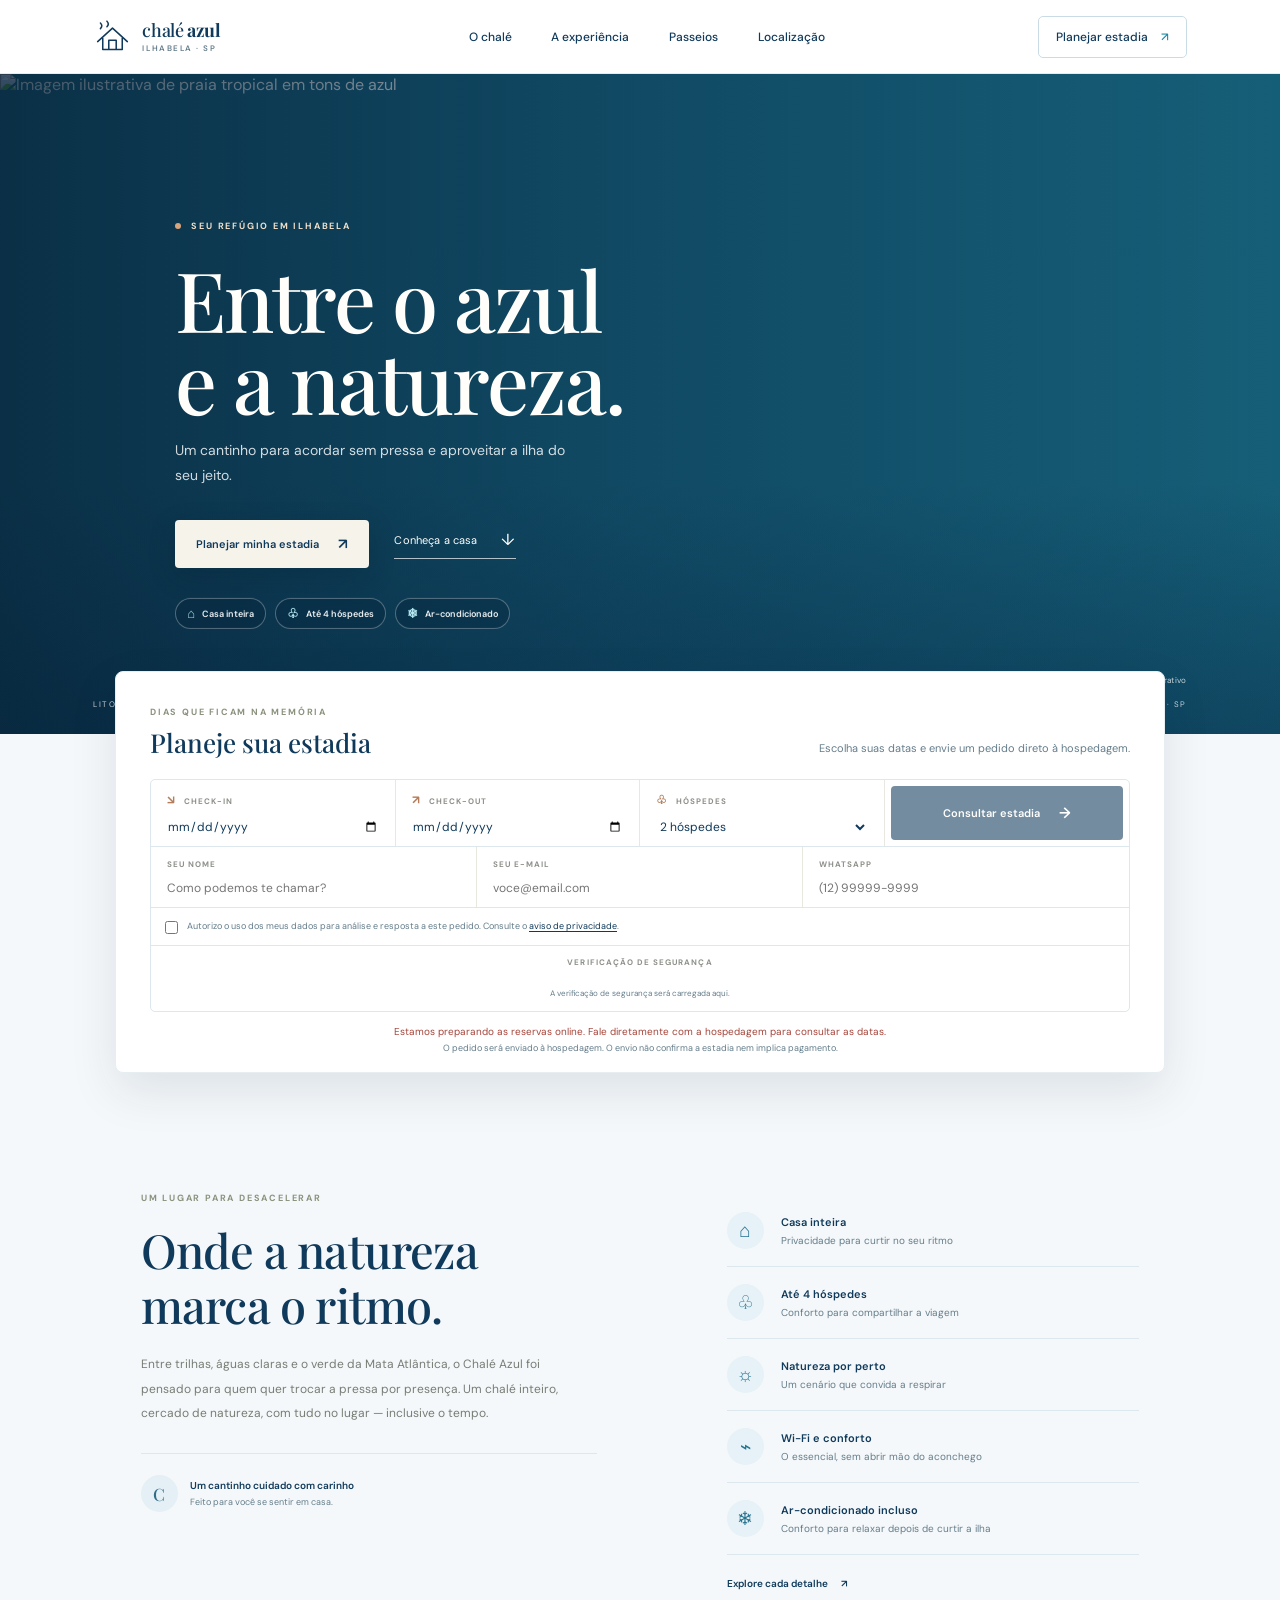
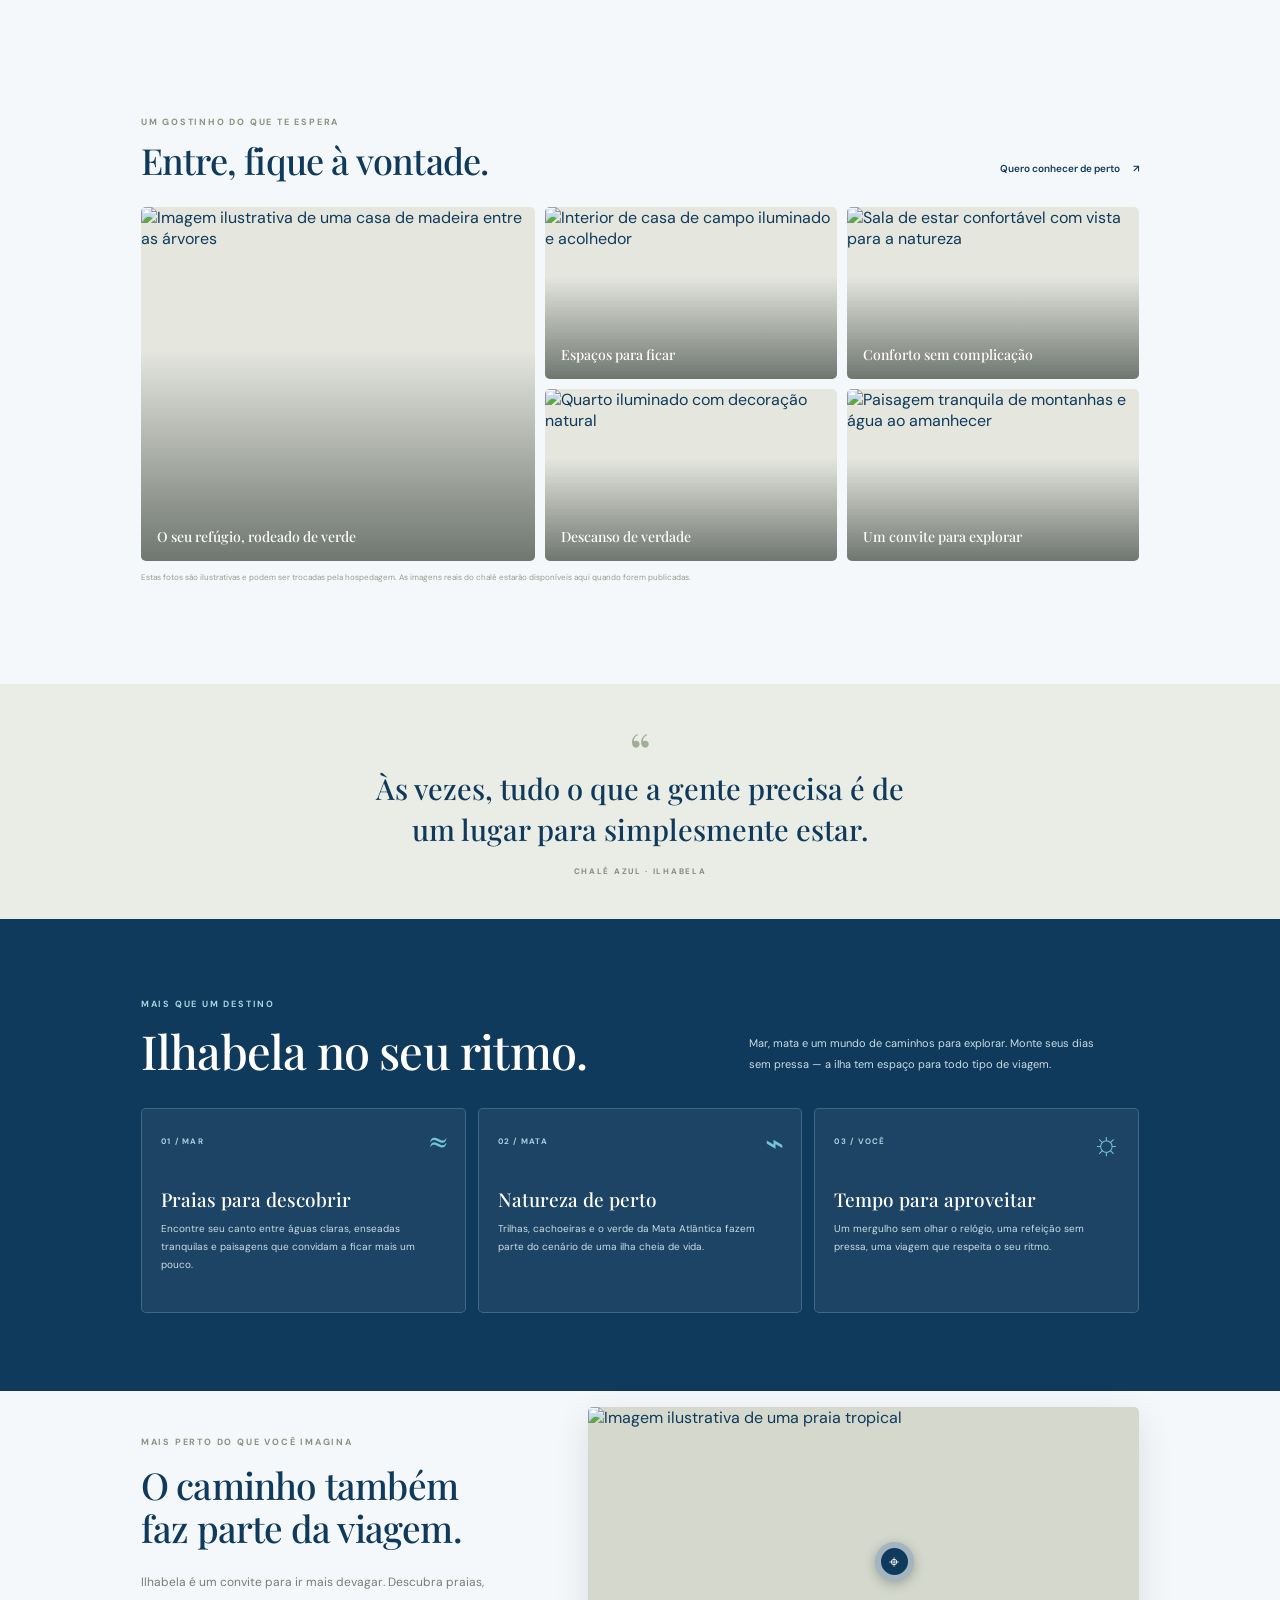
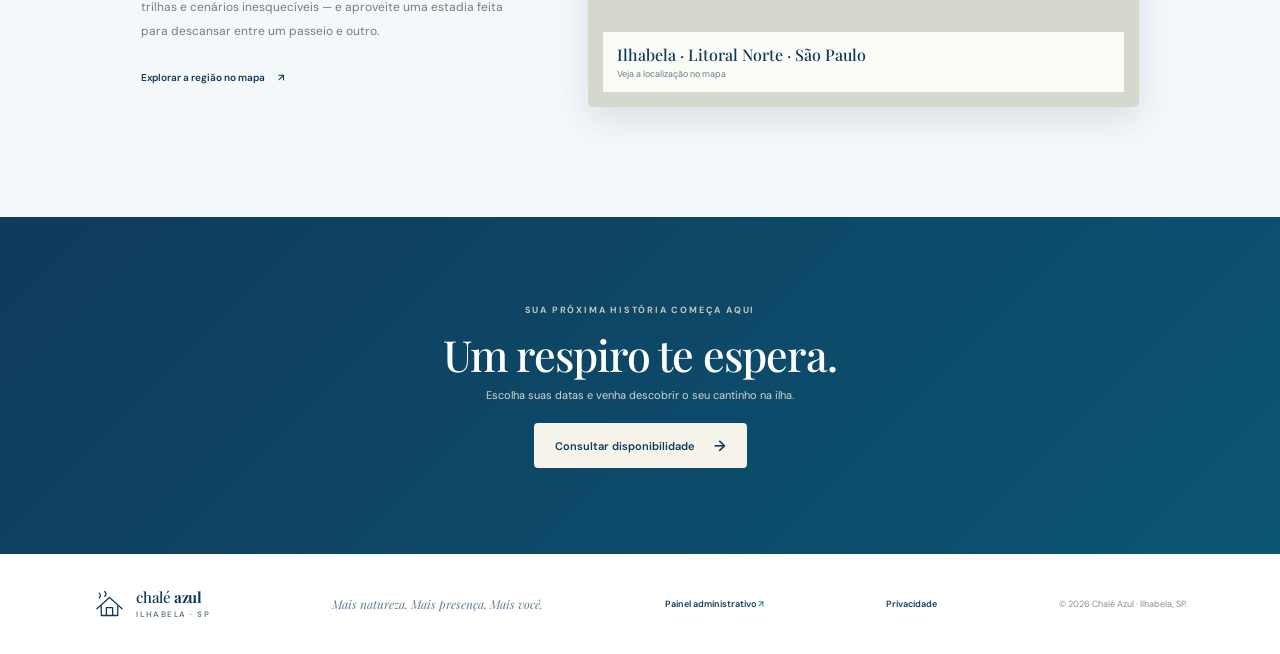
==== index.html @ ec633144 "Publish Chalé Azul booking site Co-authored-by: Copilot <223556219+Copilot@users.noreply.github.com>" ====
<!doctype html>
<html lang="pt-BR">
  <head>
    <meta charset="UTF-8" />
    <meta name="viewport" content="width=device-width, initial-scale=1.0" />
    <meta
      name="description"
      content="Reserve seu chalé em Ilhabela: curta o mar, a Mata Atlântica e uma estadia especial no litoral norte de São Paulo."
    />
    <meta name="theme-color" content="#103a5b" />
    <title>Chalé Azul — seu refúgio em Ilhabela</title>
    <link rel="preconnect" href="https://fonts.googleapis.com" />
    <link rel="preconnect" href="https://fonts.gstatic.com" crossorigin />
    <link
      href="https://fonts.googleapis.com/css2?family=DM+Sans:wght@400;500;600;700&family=Playfair+Display:wght@500;600;700&display=swap"
      rel="stylesheet"
    />
    <link rel="stylesheet" href="styles.css" />
    <script src="https://cdn.jsdelivr.net/npm/@supabase/supabase-js@2/dist/umd/supabase.js" defer></script>
    <script src="supabase-config.js" defer></script>
    <script src="script.js" defer></script>
  </head>
  <body>
    <header class="site-header">
      <a class="brand" href="#" aria-label="Chalé Azul, início">
        <span class="brand-mark" aria-hidden="true">
          <svg viewBox="0 0 42 42" fill="none">
            <path d="M5 26.5 21 12l16 14.5" />
            <path d="M10.5 23v12h21V23M17 35V25h8v10" />
            <path d="M8 12.5c2-2 2-4 0-6m7 4c2-2 2-4 0-6" />
          </svg>
        </span>
        <span class="brand-name">chalé <b>azul</b><small>ILHABELA · SP</small></span>
      </a>
      <nav class="main-nav" id="main-nav" aria-label="Navegação principal">
        <a href="#acomodacoes">O chalé</a>
        <a href="#experiencia">A experiência</a>
        <a href="#passeios">Passeios</a>
        <a href="#localizacao">Localização</a>
      </nav>
      <a class="header-cta" href="#reservas">Planejar estadia <span aria-hidden="true">↗</span></a>
      <button class="menu-toggle" type="button" aria-label="Abrir menu" aria-expanded="false">
        <span></span><span></span>
      </button>
    </header>

    <main>
      <section class="hero" aria-labelledby="hero-title">
        <img
          class="hero-image"
          src="https://images.unsplash.com/photo-1519046904884-53103b34b206?auto=format&fit=crop&w=2200&q=85"
          alt="Imagem ilustrativa de praia tropical em tons de azul"
          fetchpriority="high"
          data-site-photo="hero"
        />
        <div class="hero-shade"></div>
        <div class="hero-content">
          <span class="eyebrow hero-eyebrow"><span class="eyebrow-dot"></span> SEU REFÚGIO EM ILHABELA</span>
          <h1 id="hero-title">Entre o azul<br />e a natureza.</h1>
          <p>Um cantinho para acordar sem pressa e aproveitar a ilha do seu jeito.</p>
          <div class="hero-actions">
            <a class="button button-light hero-cta" href="#reservas">Planejar minha estadia <span aria-hidden="true">↗</span></a>
            <a class="hero-link" href="#acomodacoes">Conheça a casa <span aria-hidden="true">↓</span></a>
          </div>
          <div class="hero-highlights" aria-label="Destaques da hospedagem">
            <span><span aria-hidden="true">⌂</span> Casa inteira</span>
            <span><span aria-hidden="true">♧</span> Até 4 hóspedes</span>
            <span><span aria-hidden="true">❄</span> Ar-condicionado</span>
          </div>
        </div>
        <span class="hero-image-note" id="hero-image-note">Foto ilustrativa · atualize pelo painel administrativo</span>
        <div class="hero-caption"><span>LITORAL NORTE DE SÃO PAULO</span><span>ILHABELA · SP</span></div>
      </section>

      <section class="booking-wrap" id="reservas" aria-labelledby="booking-title">
        <div class="booking-card">
          <div class="booking-intro">
            <div>
              <span class="eyebrow">DIAS QUE FICAM NA MEMÓRIA</span>
              <h2 id="booking-title">Planeje sua estadia</h2>
            </div>
            <p>Escolha suas datas e envie um pedido direto à hospedagem.</p>
          </div>
          <form id="booking-form" class="booking-form">
            <label class="booking-field" for="checkin">
              <span class="field-label"><span class="field-icon" aria-hidden="true">↘</span> CHECK-IN</span>
              <input id="checkin" name="checkin" type="date" required />
            </label>
            <label class="booking-field" for="checkout">
              <span class="field-label"><span class="field-icon" aria-hidden="true">↗</span> CHECK-OUT</span>
              <input id="checkout" name="checkout" type="date" required />
            </label>
            <label class="booking-field guests-field" for="guests">
              <span class="field-label"><span class="field-icon" aria-hidden="true">♧</span> HÓSPEDES</span>
              <select id="guests" name="guests">
                <option value="1">1 hóspede</option>
                <option value="2" selected>2 hóspedes</option>
                <option value="3">3 hóspedes</option>
                <option value="4">4 hóspedes</option>
              </select>
            </label>
            <button class="button button-dark booking-submit" type="submit" disabled>Consultar estadia <span aria-hidden="true">→</span></button>
            <div class="booking-contact">
              <label class="booking-field" for="guest-name">
                <span class="field-label">SEU NOME</span>
                <input id="guest-name" name="guestName" type="text" autocomplete="name" placeholder="Como podemos te chamar?" required maxlength="80" />
              </label>
              <label class="booking-field" for="guest-email">
                <span class="field-label">SEU E-MAIL</span>
                <input id="guest-email" name="guestEmail" type="email" autocomplete="email" placeholder="voce@email.com" required maxlength="120" />
              </label>
              <label class="booking-field" for="guest-phone">
                <span class="field-label">WHATSAPP</span>
                <input id="guest-phone" name="guestPhone" type="tel" autocomplete="tel" placeholder="(12) 99999-9999" required maxlength="20" />
              </label>
            </div>
            <label class="booking-consent">
              <input id="privacy-consent" name="privacyConsent" type="checkbox" required />
              <span>Autorizo o uso dos meus dados para análise e resposta a este pedido. Consulte o <a href="privacidade.html" target="_blank" rel="noreferrer">aviso de privacidade</a>.</span>
            </label>
            <div class="booking-security" id="booking-security">
              <span class="field-label">VERIFICAÇÃO DE SEGURANÇA</span>
              <div id="turnstile-widget"></div>
              <span id="security-feedback" role="status" aria-live="polite">A verificação de segurança será carregada aqui.</span>
            </div>
            <label class="booking-honeypot" aria-hidden="true" tabindex="-1">
              Deixe este campo vazio
              <input name="website" type="text" autocomplete="off" tabindex="-1" />
            </label>
          </form>
          <div class="booking-feedback" id="booking-feedback" aria-live="polite">
            <span>✳</span> Carregando as informações da hospedagem…
          </div>
          <p class="booking-privacy">O pedido será enviado à hospedagem. O envio não confirma a estadia nem implica pagamento.</p>
        </div>
      </section>

      <section class="intro-section section-shell" id="acomodacoes">
        <div class="intro-copy">
          <span class="eyebrow">UM LUGAR PARA DESACELERAR</span>
          <h2>Onde a natureza<br />marca o ritmo.</h2>
          <p class="intro-description" id="property-description">
            Entre trilhas, águas claras e o verde da Mata Atlântica, o Chalé Azul foi pensado
            para quem quer trocar a pressa por presença. Um chalé inteiro, cercado de natureza,
            com tudo no lugar — inclusive o tempo.
          </p>
          <div class="host-note">
            <span class="host-avatar" aria-hidden="true">C</span>
            <span><b>Um cantinho cuidado com carinho</b><small>Feito para você se sentir em casa.</small></span>
          </div>
        </div>
        <div class="feature-list" id="experiencia">
          <div class="feature-item"><span class="feature-icon" aria-hidden="true">⌂</span><span><b>Casa inteira</b><small>Privacidade para curtir no seu ritmo</small></span></div>
          <div class="feature-item"><span class="feature-icon" aria-hidden="true">♧</span><span><b>Até 4 hóspedes</b><small>Conforto para compartilhar a viagem</small></span></div>
          <div class="feature-item"><span class="feature-icon" aria-hidden="true">☼</span><span><b>Natureza por perto</b><small>Um cenário que convida a respirar</small></span></div>
          <div class="feature-item"><span class="feature-icon" aria-hidden="true">⌁</span><span><b>Wi-Fi e conforto</b><small>O essencial, sem abrir mão do aconchego</small></span></div>
          <div class="feature-item"><span class="feature-icon" aria-hidden="true">❄</span><span><b>Ar-condicionado incluso</b><small>Conforto para relaxar depois de curtir a ilha</small></span></div>
          <a class="text-link" href="#galeria">Explore cada detalhe <span aria-hidden="true">↗</span></a>
        </div>
      </section>

      <section class="stay-details section-shell" id="informacoes-estadia" hidden aria-labelledby="stay-details-title">
        <div class="section-heading">
          <div><span class="eyebrow">INFORMAÇÕES IMPORTANTES</span><h2 id="stay-details-title">Antes de reservar.</h2></div>
        </div>
        <div class="stay-details-grid">
          <article class="stay-detail-card" id="checkin-detail" hidden><span class="eyebrow">CHECK-IN</span><p id="checkin-time-display"></p></article>
          <article class="stay-detail-card" id="checkout-detail" hidden><span class="eyebrow">CHECK-OUT</span><p id="checkout-time-display"></p></article>
          <article class="stay-detail-card" id="house-rules-detail" hidden><span class="eyebrow">REGRAS DA HOSPEDAGEM</span><p id="house-rules-display"></p></article>
          <article class="stay-detail-card" id="payment-policy-detail" hidden><span class="eyebrow">PAGAMENTO E TAXAS</span><p id="payment-policy-display"></p></article>
          <article class="stay-detail-card" id="cancellation-policy-detail" hidden><span class="eyebrow">CANCELAMENTO</span><p id="cancellation-policy-display"></p></article>
        </div>
      </section>

      <section class="gallery-section section-shell" id="galeria" aria-labelledby="gallery-title">
        <div class="section-heading">
          <div><span class="eyebrow">UM GOSTINHO DO QUE TE ESPERA</span><h2 id="gallery-title">Entre, fique à vontade.</h2></div>
          <a class="text-link" href="#reservas">Quero conhecer de perto <span aria-hidden="true">↗</span></a>
        </div>
        <div class="gallery-grid">
          <figure class="gallery-main">
            <img src="https://images.unsplash.com/photo-1449158743715-0a90ebb6d2d8?auto=format&fit=crop&w=1200&q=85" alt="Imagem ilustrativa de uma casa de madeira entre as árvores" loading="lazy" data-site-photo="0" />
            <figcaption>O seu refúgio, rodeado de verde</figcaption>
          </figure>
          <figure><img src="https://images.unsplash.com/photo-1449247709967-d4461a6a6103?auto=format&fit=crop&w=900&q=80" alt="Interior de casa de campo iluminado e acolhedor" loading="lazy" data-site-photo="1" /><figcaption>Espaços para ficar</figcaption></figure>
          <figure><img src="https://images.unsplash.com/photo-1600210492486-724fe5c67fb0?auto=format&fit=crop&w=900&q=80" alt="Sala de estar confortável com vista para a natureza" loading="lazy" data-site-photo="2" /><figcaption>Conforto sem complicação</figcaption></figure>
          <figure><img src="https://images.unsplash.com/photo-1600566753086-00f18fb6b3ea?auto=format&fit=crop&w=900&q=80" alt="Quarto iluminado com decoração natural" loading="lazy" data-site-photo="3" /><figcaption>Descanso de verdade</figcaption></figure>
          <figure><img src="https://images.unsplash.com/photo-1470770841072-f978cf4d019e?auto=format&fit=crop&w=900&q=80" alt="Paisagem tranquila de montanhas e água ao amanhecer" loading="lazy" data-site-photo="4" /><figcaption>Um convite para explorar</figcaption></figure>
        </div>
        <p class="gallery-disclaimer" id="gallery-disclaimer">Estas fotos são ilustrativas e podem ser trocadas pela hospedagem. As imagens reais do chalé estarão disponíveis aqui quando forem publicadas.</p>
      </section>

      <section class="quote-band" aria-label="Uma pausa especial">
        <span class="quote-mark" aria-hidden="true">“</span>
        <p>Às vezes, tudo o que a gente precisa é de um lugar para simplesmente estar.</p>
        <span class="quote-credit">CHALÉ AZUL · ILHABELA</span>
      </section>

      <section class="island-section" id="passeios">
        <div class="island-inner">
          <div class="island-heading">
            <div><span class="eyebrow">MAIS QUE UM DESTINO</span><h2>Ilhabela no seu ritmo.</h2></div>
            <p>Mar, mata e um mundo de caminhos para explorar. Monte seus dias sem pressa — a ilha tem espaço para todo tipo de viagem.</p>
          </div>
          <div class="island-grid">
            <article class="island-card"><span class="island-number">01 / MAR</span><span class="island-symbol" aria-hidden="true">≈</span><h3>Praias para descobrir</h3><p>Encontre seu canto entre águas claras, enseadas tranquilas e paisagens que convidam a ficar mais um pouco.</p></article>
            <article class="island-card"><span class="island-number">02 / MATA</span><span class="island-symbol" aria-hidden="true">⌁</span><h3>Natureza de perto</h3><p>Trilhas, cachoeiras e o verde da Mata Atlântica fazem parte do cenário de uma ilha cheia de vida.</p></article>
            <article class="island-card"><span class="island-number">03 / VOCÊ</span><span class="island-symbol" aria-hidden="true">☼</span><h3>Tempo para aproveitar</h3><p>Um mergulho sem olhar o relógio, uma refeição sem pressa, uma viagem que respeita o seu ritmo.</p></article>
          </div>
        </div>
      </section>

      <section class="location-section section-shell" id="localizacao">
        <div class="location-copy">
          <span class="eyebrow">MAIS PERTO DO QUE VOCÊ IMAGINA</span>
          <h2>O caminho também<br />faz parte da viagem.</h2>
          <p id="location-description">Ilhabela é um convite para ir mais devagar. Descubra praias, trilhas e cenários inesquecíveis — e aproveite uma estadia feita para descansar entre um passeio e outro.</p>
          <a class="text-link" id="location-map-link" href="https://www.google.com/maps/search/?api=1&amp;query=Ilhabela%2C+SP" target="_blank" rel="noreferrer">Explorar a região no mapa <span aria-hidden="true">↗</span></a>
        </div>
        <a class="location-image" id="location-map-image-link" href="https://www.google.com/maps/search/?api=1&amp;query=Ilhabela%2C+SP" target="_blank" rel="noreferrer" aria-label="Ver Ilhabela no mapa">
          <img src="https://images.unsplash.com/photo-1519046904884-53103b34b206?auto=format&fit=crop&w=1200&q=85" alt="Imagem ilustrativa de uma praia tropical" loading="lazy" />
          <span class="map-pin" aria-hidden="true"><span>⌖</span></span>
          <span class="location-label"><b id="location-address">Ilhabela · Litoral Norte · São Paulo</b><small>Veja a localização no mapa</small></span>
        </a>
      </section>

      <section class="final-cta">
        <span class="eyebrow">SUA PRÓXIMA HISTÓRIA COMEÇA AQUI</span>
        <h2>Um respiro te espera.</h2>
        <p>Escolha suas datas e venha descobrir o seu cantinho na ilha.</p>
        <a class="button button-light" href="#reservas">Consultar disponibilidade <span aria-hidden="true">→</span></a>
        <a class="whatsapp-link" id="whatsapp-link" href="#" target="_blank" rel="noreferrer" hidden>Falar no WhatsApp <span aria-hidden="true">↗</span></a>
      </section>
    </main>

    <footer class="site-footer">
      <a class="brand footer-brand" href="#" aria-label="Chalé Azul, início">
        <span class="brand-mark" aria-hidden="true">
          <svg viewBox="0 0 42 42" fill="none"><path d="M5 26.5 21 12l16 14.5" /><path d="M10.5 23v12h21V23M17 35V25h8v10" /><path d="M8 12.5c2-2 2-4 0-6m7 4c2-2 2-4 0-6" /></svg>
        </span>
        <span class="brand-name">chalé <b>azul</b><small>ILHABELA · SP</small></span>
      </a>
      <p>Mais natureza. Mais presença. Mais você.</p>
      <a class="footer-admin-link" href="admin.html">Painel administrativo <span aria-hidden="true">↗</span></a>
      <a class="footer-admin-link" href="privacidade.html">Privacidade</a>
      <span class="footer-copy">© <span id="current-year"></span> Chalé Azul · Ilhabela, SP.</span>
    </footer>

    <a class="mobile-booking-cta" href="#reservas">Planejar estadia <span aria-hidden="true">↗</span></a>

    <dialog class="confirmation-dialog" id="confirmation-dialog" aria-labelledby="confirmation-title">
      <button class="dialog-close" type="button" aria-label="Fechar">×</button>
      <span class="confirmation-icon" aria-hidden="true">✓</span>
      <span class="eyebrow">QUE BOM TER VOCÊ POR AQUI</span>
      <h2 id="confirmation-title">Pedido de reserva recebido!</h2>
      <p id="confirmation-message"></p>
      <p class="confirmation-note">O pedido foi enviado pelo sistema online. A hospedagem precisará confirmar a disponibilidade; o envio não realiza pagamento.</p>
      <button class="button button-dark dialog-done" type="button">Voltar para o site <span aria-hidden="true">→</span></button>
    </dialog>
    <div class="dialog-backdrop"></div>
  </body>
</html>
---- styles.css ----
:root {
  color-scheme: light;
  --ink: #123b5a;
  --ink-deep: #0a2b47;
  --muted: #728694;
  --paper: #f4f8fa;
  --white: #ffffff;
  --sage: #e6f2f7;
  --line: #dce8ee;
  --accent: #1687a5;
  --serif: "Playfair Display", Georgia, serif;
  --sans: "DM Sans", Arial, sans-serif;
}

html { background: #f4f8fa; }
.hero { background: #17637c; }
.hero-shade { background: linear-gradient(90deg, rgba(7, 37, 65, .75) 0%, rgba(7, 37, 65, .42) 43%, rgba(7, 37, 65, .05) 100%), linear-gradient(0deg, rgba(7, 37, 65, .27), transparent 25%); }
.hero-eyebrow { color: #e4f6fb; }
.eyebrow-dot { background: #6bd2df; }
.main-nav a:hover, .text-link:hover { color: #1687a5; }
.header-cta { border-color: #d3e2e9; }
.header-cta span, .field-icon { color: #1687a5; }
.booking-form { border-color: #dce8ee; }
.booking-field { border-color: #dce8ee; }
.field-label { color: #718797; }
.booking-field input:focus-visible, .booking-field select:focus-visible { outline-color: #80b8cc; }
.button-dark { background: #123b5a; }
.button-dark:hover { background: #1d5b79; }
.host-avatar { background: #e4f0f5; color: #326c88; }
.feature-icon { background: #e6f2f7; color: #27728f; }
.quote-band { background: #e7f1f5; }
.quote-mark { color: #78aabb; }
.quote-credit { color: #597b8b; }
.map-pin { background: #123b5a; box-shadow: 0 3px 12px #103a5b55; }
.location-image { background: #d8eaf0; }
.final-cta { background: #103a5b; }
.final-cta .eyebrow { color: #b9dbe8; }
.footer-admin-link { color: var(--ink); font-size: 9px; font-weight: 600; }
.footer-admin-link span { color: var(--accent); }
.admin-nav-link { color: #1687a5; font-weight: 700 !important; }

* { box-sizing: border-box; }
html { scroll-behavior: smooth; scroll-padding-top: 90px; }
body { margin: 0; background: var(--paper); color: var(--ink); font-family: var(--sans); -webkit-font-smoothing: antialiased; }
button, input, select { font: inherit; }
a { color: inherit; text-decoration: none; }
img { display: block; width: 100%; }

.site-header { height: 82px; padding: 0 7.3%; display: flex; align-items: center; justify-content: space-between; background: var(--white); position: relative; z-index: 5; }
.brand { display: inline-flex; gap: 10px; align-items: center; flex-shrink: 0; }
.brand-mark { width: 39px; height: 39px; color: var(--ink); }
.brand-mark svg { width: 100%; height: 100%; stroke: currentColor; stroke-width: 1.65; stroke-linecap: round; stroke-linejoin: round; }
.brand-name { font: 500 18px/1 var(--serif); letter-spacing: -.4px; }
.brand-name b { font-weight: 700; }
.brand-name small { display: block; margin-top: 5px; font: 600 8px/1 var(--sans); letter-spacing: 1.55px; color: var(--muted); }
.main-nav { display: flex; align-items: center; gap: clamp(20px, 3.1vw, 46px); margin-left: 35px; }
.main-nav a, .header-cta { font-size: 12px; font-weight: 500; transition: color .2s ease; }
.main-nav a:hover, .text-link:hover { color: var(--accent); }
.header-cta { border: 1px solid #dcded5; border-radius: 2px; padding: 12px 17px; }
.header-cta span { padding-left: 10px; color: var(--accent); }
.menu-toggle { display: none; }

.hero { position: relative; height: min(660px, 70vw); min-height: 490px; max-height: 690px; overflow: hidden; color: #fffefa; background: #394b3c; }
.hero-image { position: absolute; inset: 0; height: 100%; object-fit: cover; object-position: center 56%; }
.hero-shade { position: absolute; inset: 0; background: linear-gradient(90deg, rgba(17, 35, 29, .72) 0%, rgba(17, 35, 29, .42) 43%, rgba(17, 35, 29, .05) 100%), linear-gradient(0deg, rgba(17, 35, 29, .27), transparent 25%); }
.hero-content { position: absolute; left: 13.7%; top: 50%; transform: translateY(-45%); max-width: 550px; }
.eyebrow { font-size: 9px; font-weight: 700; letter-spacing: 1.8px; color: #8b927e; }
.hero-eyebrow { color: #f0dfc9; display: flex; align-items: center; gap: 10px; }
.eyebrow-dot { width: 6px; height: 6px; background: #d7a47c; border-radius: 50%; }
h1, h2, p, figure, blockquote { margin-top: 0; }
.hero h1 { margin: 26px 0 15px; font: 500 clamp(54px, 6.5vw, 84px)/.99 var(--serif); letter-spacing: -2px; }
.hero-content > p { max-width: 360px; margin-bottom: 32px; color: rgba(255,255,255,.82); font-size: 14px; line-height: 1.8; }
.hero-link { display: inline-flex; gap: 24px; align-items: center; padding-bottom: 8px; border-bottom: 1px solid rgba(255,255,255,.5); font-size: 11px; letter-spacing: .15px; }
.hero-link span { font-size: 16px; }
.hero-image-note { position: absolute; right: 7.3%; bottom: 49px; color: rgba(255,255,255,.78); font-size: 8px; letter-spacing: .3px; }
.hero-image-note[hidden] { display: none; }
.hero-caption { position: absolute; right: 7.3%; bottom: 25px; left: 7.3%; display: flex; justify-content: space-between; color: rgba(255,255,255,.78); font-size: 8px; letter-spacing: 1.4px; }

.booking-wrap { position: relative; z-index: 2; margin: -63px auto 0; width: min(1050px, 86%); }
.booking-card { padding: 27px 34px 18px; background: var(--white); box-shadow: 0 15px 48px rgba(34, 45, 37, .1); }
.booking-intro { display: flex; justify-content: space-between; align-items: end; margin-bottom: 21px; }
.booking-intro h2 { margin: 7px 0 0; font: 500 26px/1.2 var(--serif); }
.booking-intro > p { margin: 0 0 3px; color: var(--muted); font-size: 11px; }
.booking-form { display: grid; grid-template-columns: repeat(4, minmax(0, 1fr)); border: 1px solid #dce8ee; }
.booking-field { min-width: 0; padding: 12px 16px 10px; border-right: 1px solid #e8e8e0; }
.field-label { display: block; margin-bottom: 7px; color: #8d9189; font-size: 8px; font-weight: 700; letter-spacing: 1.05px; }
.field-icon { color: #b47c59; margin-right: 5px; font-size: 12px; }
.booking-field input, .booking-field select { width: 100%; padding: 0; border: 0; outline: 0; background: transparent; color: var(--ink); font-size: 12px; }
.booking-field input:focus-visible, .booking-field select:focus-visible { outline: 2px solid #aeb9a3; outline-offset: 3px; }
.booking-field select { cursor: pointer; }
.booking-contact { grid-column: 1 / -1; display: grid; grid-template-columns: repeat(3, minmax(0, 1fr)); border-top: 1px solid #dce8ee; }
.booking-contact .booking-field { border-bottom: 0; }
.booking-contact .booking-field:last-child { border-right: 0; }
.booking-privacy { margin: 4px 0 0; color: var(--muted); text-align: center; font-size: 9px; }
.booking-consent { grid-column: 1 / -1; display: flex; align-items: flex-start; gap: 9px; padding: 11px 14px; border-top: 1px solid #dce8ee; color: var(--muted); font-size: 9px; line-height: 1.6; }
.booking-consent input { flex: 0 0 auto; margin: 2px 0 0; accent-color: var(--ink); }
.booking-consent a { color: var(--ink); text-decoration: underline; text-underline-offset: 2px; }
.booking-security { grid-column: 1 / -1; display: grid; justify-items: center; gap: 7px; padding: 11px 14px; border-top: 1px solid #dce8ee; }
.booking-security > span:last-child { min-height: 12px; color: var(--muted); font-size: 8px; text-align: center; }
.booking-security > span:last-child.is-error { color: #a64439; }
.booking-security > span:last-child.is-ready { color: #297259; }
.booking-security iframe { max-width: 100%; }
.booking-honeypot { position: absolute; width: 1px; height: 1px; overflow: hidden; clip: rect(0, 0, 0, 0); white-space: nowrap; clip-path: inset(50%); }
.button { min-height: 48px; display: inline-flex; align-items: center; justify-content: center; gap: 19px; padding: 0 21px; border: 0; border-radius: 1px; cursor: pointer; font-size: 11px; font-weight: 600; transition: background .2s, transform .2s; }
.button:hover { transform: translateY(-1px); }
.button:disabled { cursor: not-allowed; opacity: .58; transform: none; }
.button-dark { background: var(--ink); color: white; }
.button-dark:hover { background: #2e5143; }
.booking-submit { margin: 6px; white-space: nowrap; }
.booking-submit span, .button span { font-size: 15px; }
.booking-feedback { min-height: 17px; padding-top: 13px; color: var(--muted); text-align: center; font-size: 10px; }
.booking-feedback > span { color: #1687a5; }
.booking-feedback strong { color: var(--ink); font-weight: 700; }
.booking-feedback i { margin: 0 7px; color: #b9b9af; font-style: normal; }
.booking-feedback.is-result { color: var(--ink); }
.booking-feedback.is-error { color: #a64439; }

.section-shell { width: min(1020px, 78%); margin-right: auto; margin-left: auto; }
.intro-section { display: grid; grid-template-columns: 1.05fr .95fr; gap: 13%; padding-top: 112px; padding-bottom: 105px; }
.intro-copy h2, .section-heading h2, .location-copy h2, .final-cta h2, .island-heading h2 { margin: 17px 0 20px; font: 500 clamp(34px, 4vw, 47px)/1.16 var(--serif); letter-spacing: -.8px; }
.intro-description, .location-copy > p { max-width: 450px; color: #777d75; font-size: 12px; line-height: 2.05; }
.host-note { display: flex; align-items: center; gap: 12px; margin-top: 27px; padding-top: 21px; border-top: 1px solid var(--line); }
.host-avatar { display: inline-grid; flex: 0 0 auto; place-items: center; width: 37px; height: 37px; border-radius: 50%; background: #e4f0f5; color: #326c88; font: 500 17px var(--serif); }
.host-note b, .host-note small { display: block; }
.host-note b { font-size: 10px; font-weight: 600; }
.host-note small { margin-top: 4px; color: var(--muted); font-size: 9px; }
.feature-list { padding-top: 10px; }
.feature-item { display: flex; align-items: center; gap: 17px; padding: 17px 0; border-bottom: 1px solid var(--line); }
.feature-icon { display: grid; place-items: center; width: 37px; height: 37px; border-radius: 50%; background: #edf0e9; color: #6f806e; font-size: 19px; }
.feature-item b, .feature-item small { display: block; }
.feature-item b { font-size: 11px; font-weight: 600; }
.feature-item small { margin-top: 5px; color: var(--muted); font-size: 10px; }
.text-link { display: inline-flex; gap: 13px; align-items: center; color: var(--ink); font-size: 10px; font-weight: 600; transition: color .2s; }
.feature-list > .text-link { margin-top: 22px; }
.stay-details { padding-bottom: 90px; }
.stay-details .section-heading { margin-bottom: 20px; }
.stay-details .section-heading h2 { font-size: 34px; }
.stay-details-grid { display: grid; grid-template-columns: repeat(2, minmax(0, 1fr)); gap: 12px; }
.stay-detail-card { padding: 20px; border: 1px solid var(--line); background: white; }
.stay-detail-card p { margin: 10px 0 0; color: var(--muted); font-size: 11px; line-height: 1.8; white-space: pre-line; overflow-wrap: anywhere; }

.gallery-section { padding-top: 12px; padding-bottom: 102px; }
.section-heading { display: flex; align-items: end; justify-content: space-between; margin-bottom: 25px; }
.section-heading h2 { margin: 10px 0 0; font-size: 36px; }
.section-heading > .text-link { margin-bottom: 7px; }
.gallery-grid { display: grid; grid-template-columns: 1.35fr 1fr 1fr; grid-template-rows: 172px 172px; gap: 10px; }
.gallery-grid figure { position: relative; overflow: hidden; margin: 0; background: #e5e7df; }
.gallery-grid .gallery-main { grid-row: span 2; }
.gallery-grid img { height: 100%; object-fit: cover; transition: transform .6s ease; }
.gallery-grid figure:hover img { transform: scale(1.035); }
.gallery-grid figure::after { position: absolute; inset: 40% 0 0; background: linear-gradient(transparent, rgba(15,26,21,.55)); content: ""; pointer-events: none; }
.gallery-grid figcaption { position: absolute; z-index: 1; bottom: 15px; left: 16px; color: white; font: 500 14px var(--serif); }
.gallery-disclaimer { margin: 11px 0 0; color: #9a9b91; font-size: 8px; }

.quote-band { display: flex; min-height: 235px; padding: 40px 20px; flex-direction: column; align-items: center; justify-content: center; background: #e9ede5; text-align: center; }
.quote-mark { height: 31px; color: #a0ad98; font: 54px/.9 var(--serif); }
.quote-band p { max-width: 545px; margin: 10px auto 16px; font: 500 clamp(21px, 2.8vw, 29px)/1.4 var(--serif); }
.quote-credit { color: #858b7e; font-size: 8px; font-weight: 700; letter-spacing: 1.7px; }

.island-section { padding: 72px 0 78px; background: #103a5b; color: #fff; }
.island-inner { width: min(1020px, 78%); margin: 0 auto; }
.island-heading { display: grid; grid-template-columns: 1fr .8fr; gap: 12%; align-items: end; margin-bottom: 30px; }
.island-heading .eyebrow { color: #a9d2e0; }
.island-heading h2 { margin: 12px 0 0; }
.island-heading > p { max-width: 360px; margin: 0 0 4px; color: #c8dce6; font-size: 11px; line-height: 1.9; }
.island-grid { display: grid; grid-template-columns: repeat(3, 1fr); gap: 12px; }
.island-card { position: relative; min-height: 205px; padding: 19px; border: 1px solid rgba(198, 226, 237, .21); background: rgba(255,255,255,.055); }
.island-number { color: #a9d2e0; font-size: 8px; font-weight: 700; letter-spacing: 1.25px; }
.island-symbol { position: absolute; top: 10px; right: 17px; color: #75c4d6; font: 500 32px var(--serif); }
.island-card h3 { margin: 37px 0 8px; font: 500 19px var(--serif); }
.island-card p { margin: 0; color: #c8dce6; font-size: 10px; line-height: 1.8; }

.location-section { display: grid; grid-template-columns: .8fr 1.2fr; gap: 8%; align-items: center; padding-top: 16px; padding-bottom: 110px; }
.location-copy h2 { margin-top: 14px; font-size: 37px; }
.location-copy > p { margin-bottom: 21px; }
.location-image { position: relative; height: 300px; overflow: hidden; background: #d5d9cd; }
.location-image > img { height: 100%; object-fit: cover; transition: transform .6s; }
.location-image:hover > img { transform: scale(1.025); }
.map-pin { position: absolute; top: 45%; left: 52%; display: grid; width: 39px; height: 39px; place-items: center; border: 6px solid rgba(255,255,255,.62); border-radius: 50%; background: var(--ink); color: white; font-size: 18px; box-shadow: 0 3px 12px #20382f55; }
.location-label { position: absolute; right: 15px; bottom: 15px; left: 15px; display: flex; flex-direction: column; padding: 12px 14px; background: rgba(255,254,250,.94); }
.location-label b { font: 500 16px var(--serif); }
.location-label small { margin-top: 3px; color: var(--muted); font-size: 9px; }

.final-cta { display: flex; min-height: 337px; padding: 55px 20px; flex-direction: column; align-items: center; justify-content: center; background: var(--ink); color: white; text-align: center; }
.final-cta .eyebrow { color: #c1c9b9; }
.final-cta h2 { margin: 14px 0 9px; font-size: 43px; }
.final-cta p { margin-bottom: 21px; color: #d2d8cf; font-size: 11px; }
.whatsapp-link { margin-top: 15px; color: #c3e9ee; font-size: 10px; font-weight: 600; }
.whatsapp-link span { padding-left: 6px; }
.whatsapp-link[hidden] { display: none; }
.button-light { min-height: 45px; background: #f6f3eb; color: var(--ink); }
.button-light:hover { background: white; }
.site-footer { display: flex; min-height: 100px; padding: 20px 7.3%; align-items: center; justify-content: space-between; gap: 20px; background: var(--white); }
.footer-brand .brand-mark { width: 33px; height: 33px; }
.footer-brand .brand-name { font-size: 15px; }
.site-footer > p { margin: 0; color: var(--muted); font: italic 12px var(--serif); }
.footer-copy { color: #8d9189; font-size: 9px; }
.confirmation-dialog { width: min(440px, calc(100% - 32px)); padding: 42px; border: 0; background: var(--white); color: var(--ink); text-align: center; box-shadow: 0 24px 80px #10231c30; }
.confirmation-dialog::backdrop { background: rgba(17,34,27,.56); backdrop-filter: blur(3px); }
.dialog-backdrop { display: none; }
.dialog-close { position: absolute; top: 12px; right: 14px; border: 0; background: transparent; color: #777d75; cursor: pointer; font-size: 25px; }
.confirmation-icon { display: grid; width: 48px; height: 48px; margin: 0 auto 20px; place-items: center; border-radius: 50%; background: #e9eee4; color: #526f58; font-size: 22px; }
.confirmation-dialog h2 { margin: 12px 0; font: 500 30px/1.2 var(--serif); }
.confirmation-dialog > p { color: var(--muted); font-size: 12px; line-height: 1.8; }
.confirmation-dialog .confirmation-note { margin: 18px 0 22px; padding: 12px; background: #f3f1e9; font-size: 10px; }
.dialog-done { width: 100%; }

@media (min-width: 1500px) {
  .hero-content { left: calc((100% - 1090px) / 2); }
}
@media (max-width: 900px) {
  .site-header { padding: 0 5%; }
  .main-nav { gap: 17px; margin-left: 0; }
  .main-nav a { font-size: 10px; }
  .header-cta { padding: 11px 12px; font-size: 10px; }
  .booking-wrap { width: 92%; }
  .booking-card { padding-right: 22px; padding-left: 22px; }
  .booking-field { padding-right: 11px; padding-left: 11px; }
  .booking-submit { gap: 9px; padding: 0 12px; font-size: 10px; }
  .section-shell { width: 84%; }
  .intro-section { gap: 8%; }
  .gallery-grid { grid-template-rows: 150px 150px; }
  .island-inner { width: 84%; }
  .island-heading { gap: 7%; }
}
@media (max-width: 680px) {
  html { scroll-padding-top: 70px; }
  .site-header { height: 70px; padding: 0 6%; }
  .brand-mark { width: 35px; height: 35px; }
  .brand-name { font-size: 16px; }
  .main-nav { position: absolute; top: 70px; right: 0; left: 0; display: none; padding: 13px 6% 20px; flex-direction: column; align-items: stretch; gap: 0; border-top: 1px solid var(--line); background: var(--white); box-shadow: 0 14px 20px #17302714; }
  .main-nav.is-open { display: flex; }
  .main-nav a { padding: 12px 0; border-bottom: 1px solid var(--line); font-size: 12px; }
  .header-cta { margin-left: auto; padding: 10px 12px; font-size: 9px; }
  .header-cta span { padding-left: 5px; }
  .menu-toggle { display: flex; width: 34px; height: 34px; margin-left: 10px; padding: 9px 5px; flex-direction: column; justify-content: center; gap: 6px; border: 0; background: transparent; cursor: pointer; }
  .menu-toggle span { display: block; width: 21px; height: 1px; background: var(--ink); }
  .hero { height: 570px; min-height: 500px; max-height: 76vh; }
  .hero-image { object-position: 54% center; }
  .hero-shade { background: linear-gradient(90deg, rgba(7,37,65,.66), rgba(7,37,65,.12)), linear-gradient(0deg, rgba(7,37,65,.38), transparent 48%); }
  .hero-content { top: 47%; left: 8%; right: 7%; transform: translateY(-35%); }
  .hero h1 { font-size: clamp(55px, 14vw, 75px); }
  .hero-content > p { max-width: 285px; font-size: 13px; }
  .hero-caption { right: 7%; left: 7%; font-size: 7px; }
  .hero-image-note {
    z-index: 2;
    top: 16px;
    right: 7%;
    bottom: auto;
    left: auto;
    max-width: 145px;
    padding: 6px 8px;
    border-radius: 4px;
    background: rgba(6, 32, 54, .58);
    font-size: 8px;
    line-height: 1.4;
    text-align: right;
  }
  .booking-wrap { width: 90%; margin-top: -35px; }
  .booking-card { padding: 22px 18px 14px; }
  .booking-intro { display: block; margin-bottom: 15px; }
  .booking-intro h2 { font-size: 24px; }
  .booking-intro > p { margin: 7px 0 0; font-size: 10px; }
  .booking-form { grid-template-columns: 1fr 1fr; }
  .booking-field { min-height: 65px; padding: 11px 10px 8px; border-bottom: 1px solid #e8e8e0; }
  .booking-field:nth-child(2) { border-right: 0; }
  .guests-field { border-bottom: 0; }
  .booking-field input, .booking-field select { font-size: 11px; }
  .booking-contact { grid-template-columns: 1fr 1fr; }
  .booking-contact .booking-field { min-height: 65px; border-right: 1px solid #dce8ee; border-bottom: 1px solid #dce8ee; }
  .booking-contact .booking-field:nth-child(2) { border-right: 0; }
  .booking-contact .booking-field:last-child { grid-column: 1 / -1; border-right: 0; border-bottom: 0; }
  .booking-privacy { font-size: 8px; line-height: 1.6; }
  .booking-consent { font-size: 8px; }
  .booking-security { padding-right: 8px; padding-left: 8px; }
  .booking-submit { min-height: 46px; margin: 5px; }
  .booking-feedback { padding-top: 11px; font-size: 9px; }
  .section-shell { width: 86%; }
  .intro-section { grid-template-columns: 1fr; gap: 28px; padding-top: 75px; padding-bottom: 74px; }
  .intro-copy h2, .location-copy h2 { font-size: 38px; }
  .intro-description, .location-copy > p { font-size: 11px; }
  .feature-list { padding-top: 0; }
  .feature-item { padding: 13px 0; }
  .stay-details { padding-bottom: 66px; }
  .stay-details-grid { grid-template-columns: 1fr; gap: 8px; }
  .stay-detail-card { padding: 16px; }
  .gallery-section { padding-bottom: 70px; }
  .section-heading { display: block; }
  .section-heading h2 { max-width: 280px; font-size: 34px; }
  .section-heading > .text-link { margin: 12px 0 0; }
  .gallery-grid { grid-template-columns: 1fr 1fr; grid-template-rows: 205px 135px 135px; gap: 8px; }
  .gallery-grid .gallery-main { grid-column: span 2; grid-row: span 1; }
  .gallery-grid figcaption { bottom: 10px; left: 11px; font-size: 12px; }
  .quote-band { min-height: 215px; }
  .quote-band p { max-width: 340px; font-size: 23px; }
  .island-section { padding: 56px 0; }
  .island-inner { width: 86%; }
  .island-heading { grid-template-columns: 1fr; gap: 10px; margin-bottom: 20px; }
  .island-heading h2 { font-size: 35px; }
  .island-grid { grid-template-columns: 1fr; gap: 9px; }
  .island-card { min-height: 162px; padding: 16px; }
  .island-card h3 { margin-top: 24px; }
  .location-section { grid-template-columns: 1fr; gap: 22px; padding-bottom: 78px; }
  .location-copy h2 { font-size: 35px; }
  .location-image { height: 235px; }
  .final-cta { min-height: 300px; }
  .final-cta h2 { font-size: 37px; }
  .final-cta p { max-width: 260px; line-height: 1.7; }
  .site-footer { padding: 23px 7%; flex-wrap: wrap; gap: 13px 20px; }
  .site-footer > p { order: 3; width: 100%; }
  .footer-admin-link { order: 2; }
  .footer-copy { font-size: 8px; }
  .confirmation-dialog { padding: 38px 26px 28px; }
}
@media (prefers-reduced-motion: reduce) {
  *, *::before, *::after { scroll-behavior: auto !important; transition-duration: .01ms !important; }
}

:root {
  --ink: #103a5b;
  --ink-deep: #082b47;
  --muted: #647d8b;
  --paper: #f5f8fa;
  --accent: #1687a5;
  --line: #dce8ee;
  --surface-shadow: 0 18px 48px rgba(8, 43, 71, .1);
}

.site-header {
  position: sticky;
  top: 0;
  height: 74px;
  border-bottom: 1px solid rgba(220, 232, 238, .8);
  background: rgba(255, 255, 255, .96);
  backdrop-filter: blur(14px);
}

.hero { background: #17637c; }
.hero-image { object-position: center 58%; }
.hero-shade {
  background:
    linear-gradient(90deg, rgba(6, 32, 54, .77) 0%, rgba(7, 37, 65, .42) 48%, rgba(7, 37, 65, .08) 100%),
    linear-gradient(0deg, rgba(7, 37, 65, .42), transparent 38%);
}
.hero-content { z-index: 1; }
.hero h1 { max-width: 700px; text-wrap: balance; }
.hero-content > p { max-width: 410px; }
.hero-actions { display: flex; align-items: center; gap: 25px; }
.hero-cta {
  min-height: 48px;
  border-radius: 4px;
  box-shadow: 0 8px 26px rgba(3, 27, 46, .22);
}
.hero-link { border-color: rgba(255, 255, 255, .68); }
.hero-highlights { display: flex; flex-wrap: wrap; gap: 9px; margin-top: 30px; }
.hero-highlights > span {
  display: inline-flex;
  min-height: 31px;
  align-items: center;
  gap: 7px;
  padding: 0 11px;
  border: 1px solid rgba(255, 255, 255, .3);
  border-radius: 30px;
  background: rgba(6, 32, 54, .28);
  color: rgba(255, 255, 255, .94);
  font-size: 9px;
  font-weight: 600;
  backdrop-filter: blur(8px);
}
.hero-highlights > span > span { color: #b6e9f2; font-size: 13px; }

.header-cta, .button, .location-image, .island-card, .stay-detail-card {
  border-radius: 5px;
}
.header-cta { border-color: #c9dce6; }
.header-cta:hover { border-color: var(--accent); color: var(--accent); }
.booking-card { border: 1px solid #e6eef2; border-radius: 8px; box-shadow: var(--surface-shadow); }
.booking-form { overflow: hidden; border-radius: 5px; }
.booking-submit { border-radius: 4px; }
.feature-icon { flex: 0 0 auto; background: #e6f2f7; color: #27728f; }
.gallery-grid figure { border-radius: 5px; }
.gallery-grid img { object-position: center; }
.stay-detail-card { border-color: #e1eaef; box-shadow: 0 5px 18px rgba(8, 43, 71, .035); }
.location-image { box-shadow: 0 12px 35px rgba(8, 43, 71, .12); }
.final-cta { background: linear-gradient(135deg, #103a5b, #0b5674); }
.button-light { border-radius: 4px; }
.confirmation-dialog { border-radius: 8px; }

a:focus-visible, button:focus-visible, input:focus-visible, select:focus-visible, textarea:focus-visible {
  outline: 3px solid #53b5cf;
  outline-offset: 3px;
}

.mobile-booking-cta { display: none; }

@media (max-width: 680px) {
  .site-header { height: 70px; }
  .main-nav { top: 70px; }
  .hero-content { top: 45%; }
  .hero h1 { margin-top: 21px; font-size: clamp(52px, 13vw, 70px); }
  .hero-content > p { margin-bottom: 22px; }
  .hero-actions { align-items: flex-start; flex-direction: column; gap: 15px; }
  .hero-cta { min-height: 44px; }
  .hero-highlights { gap: 7px; margin-top: 22px; }
  .hero-highlights > span { min-height: 28px; padding: 0 9px; font-size: 8px; }
  .booking-card { border-radius: 7px; }
  .mobile-booking-cta {
    position: fixed;
    z-index: 8;
    right: 14px;
    bottom: max(14px, env(safe-area-inset-bottom));
    left: 14px;
    display: flex;
    min-height: 50px;
    align-items: center;
    justify-content: center;
    gap: 13px;
    border: 1px solid rgba(255, 255, 255, .18);
    border-radius: 5px;
    background: var(--ink);
    box-shadow: 0 9px 28px rgba(5, 31, 51, .28);
    color: white;
    font-size: 12px;
    font-weight: 700;
  }
  .mobile-booking-cta span { color: #9cdeeb; font-size: 16px; }
  .site-footer { padding-bottom: 82px; }
}
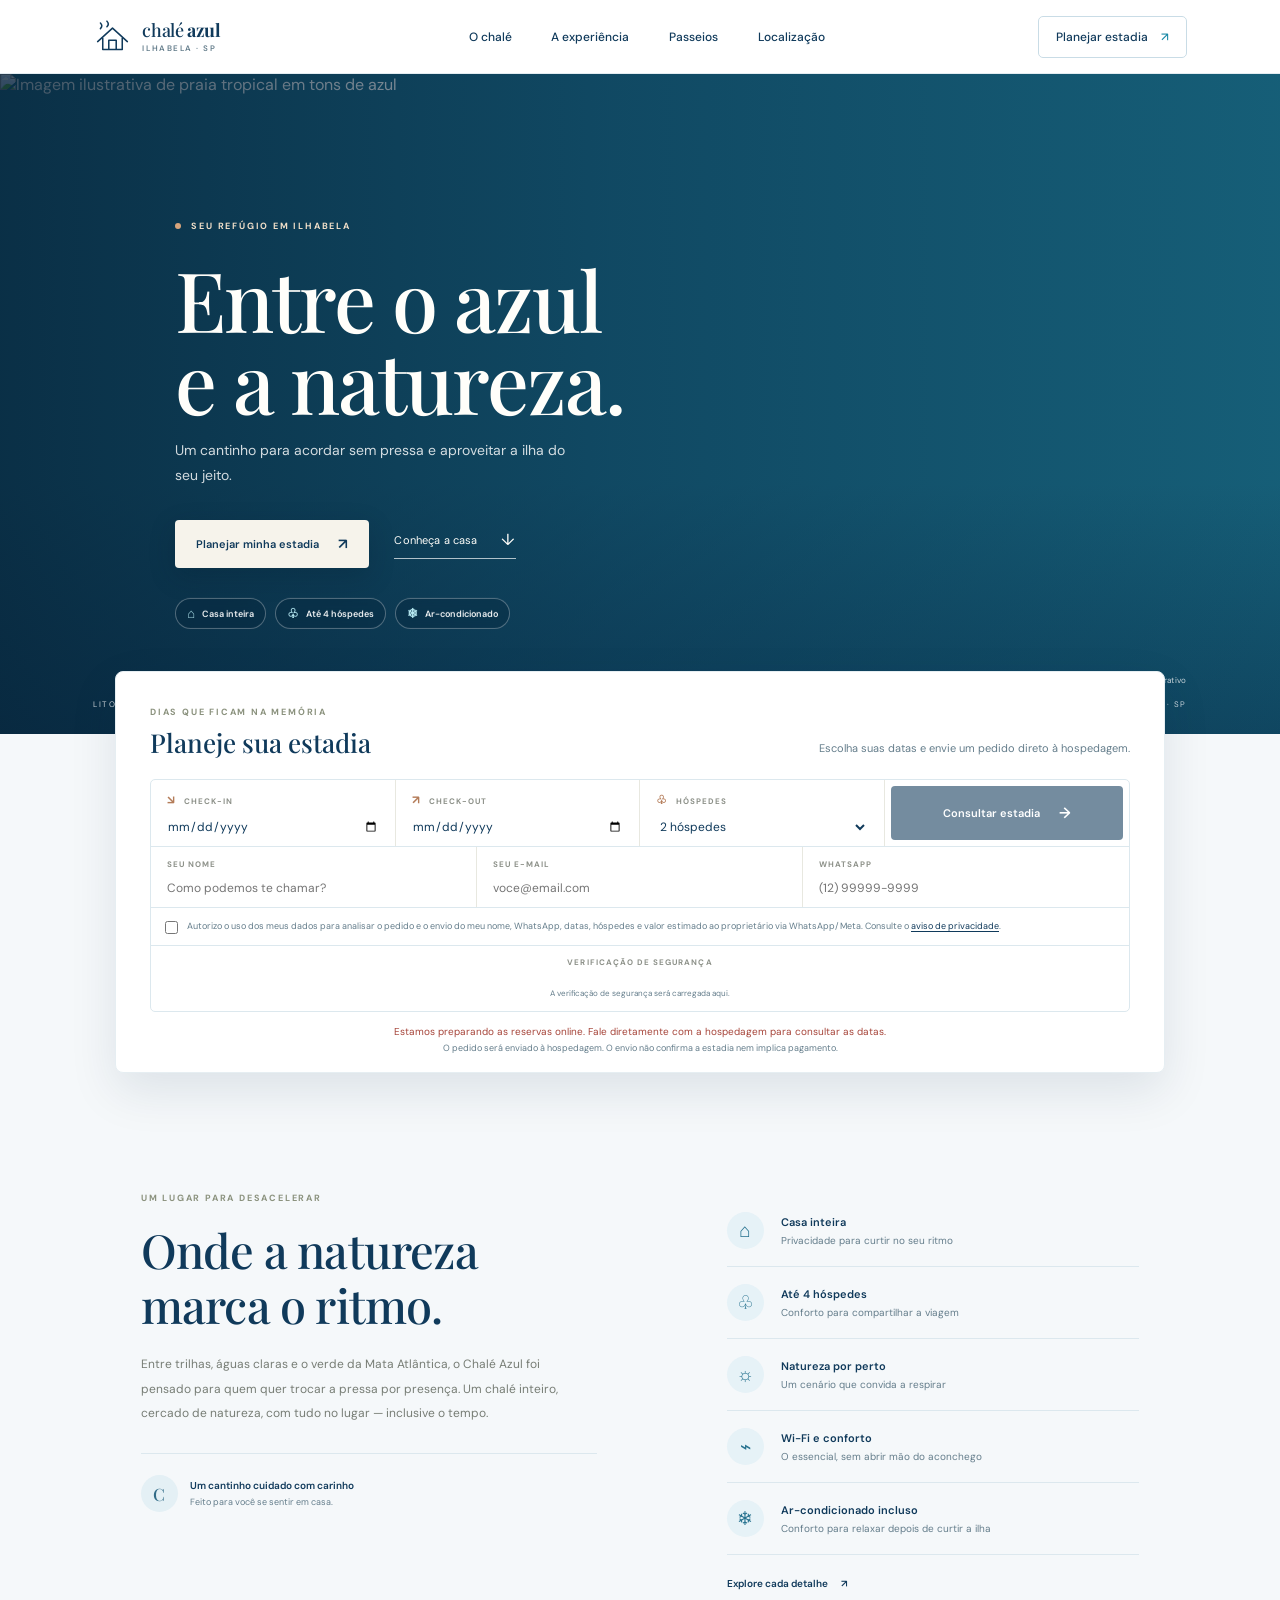
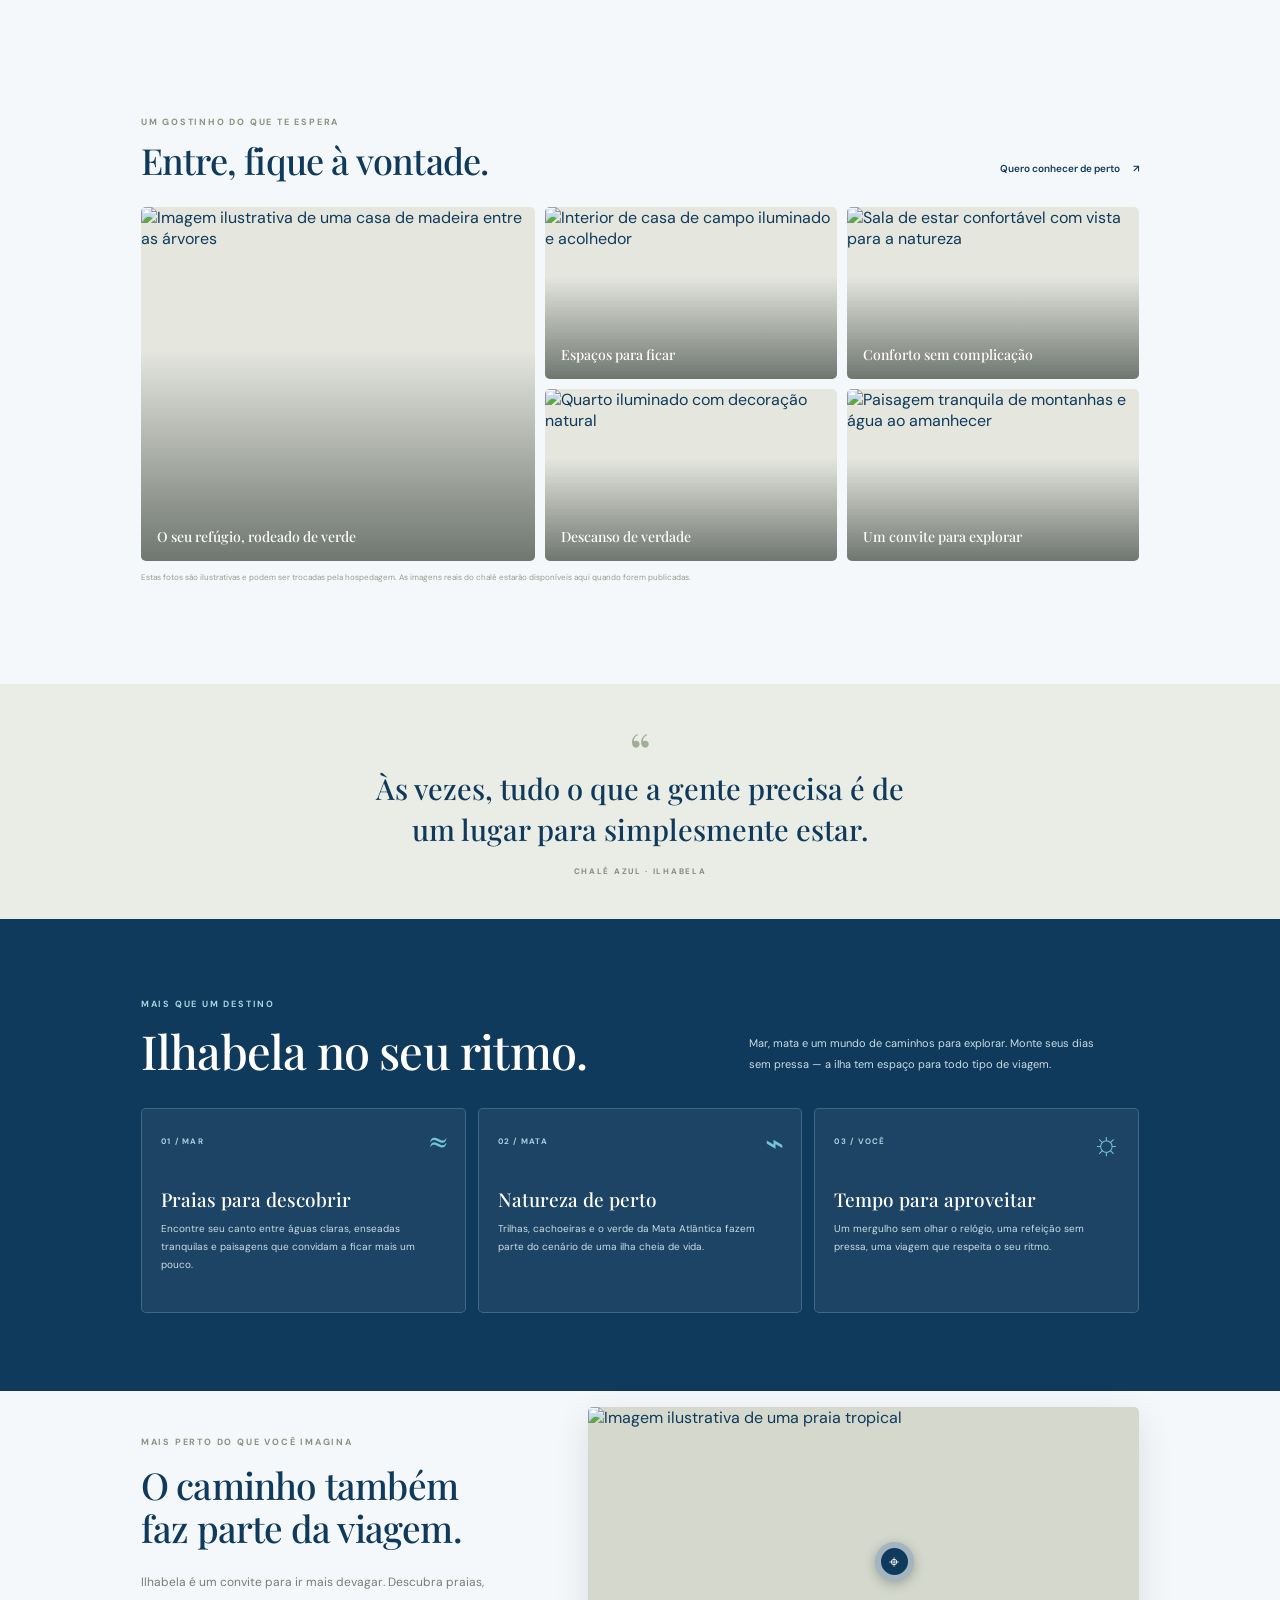
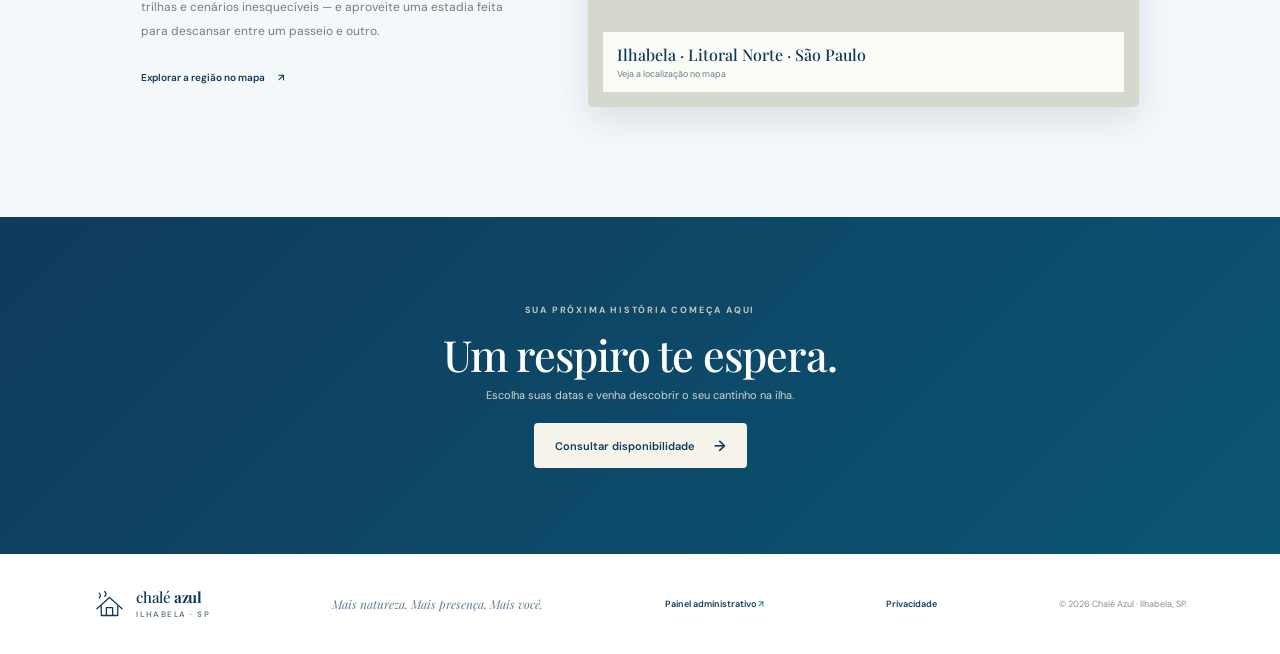
==== commit 5b1261d6: "Add automatic WhatsApp booking notifications Co-authored-by: Copilot <223556219+Copilot@users.norepl" ====
--- a/index.html
+++ b/index.html
@@ -116,7 +116,7 @@
             </div>
             <label class="booking-consent">
               <input id="privacy-consent" name="privacyConsent" type="checkbox" required />
-              <span>Autorizo o uso dos meus dados para análise e resposta a este pedido. Consulte o <a href="privacidade.html" target="_blank" rel="noreferrer">aviso de privacidade</a>.</span>
+              <span>Autorizo o uso dos meus dados para analisar o pedido e o envio do meu nome, WhatsApp, datas, hóspedes e valor estimado ao proprietário via WhatsApp/Meta. Consulte o <a href="privacidade.html" target="_blank" rel="noreferrer">aviso de privacidade</a>.</span>
             </label>
             <div class="booking-security" id="booking-security">
               <span class="field-label">VERIFICAÇÃO DE SEGURANÇA</span>
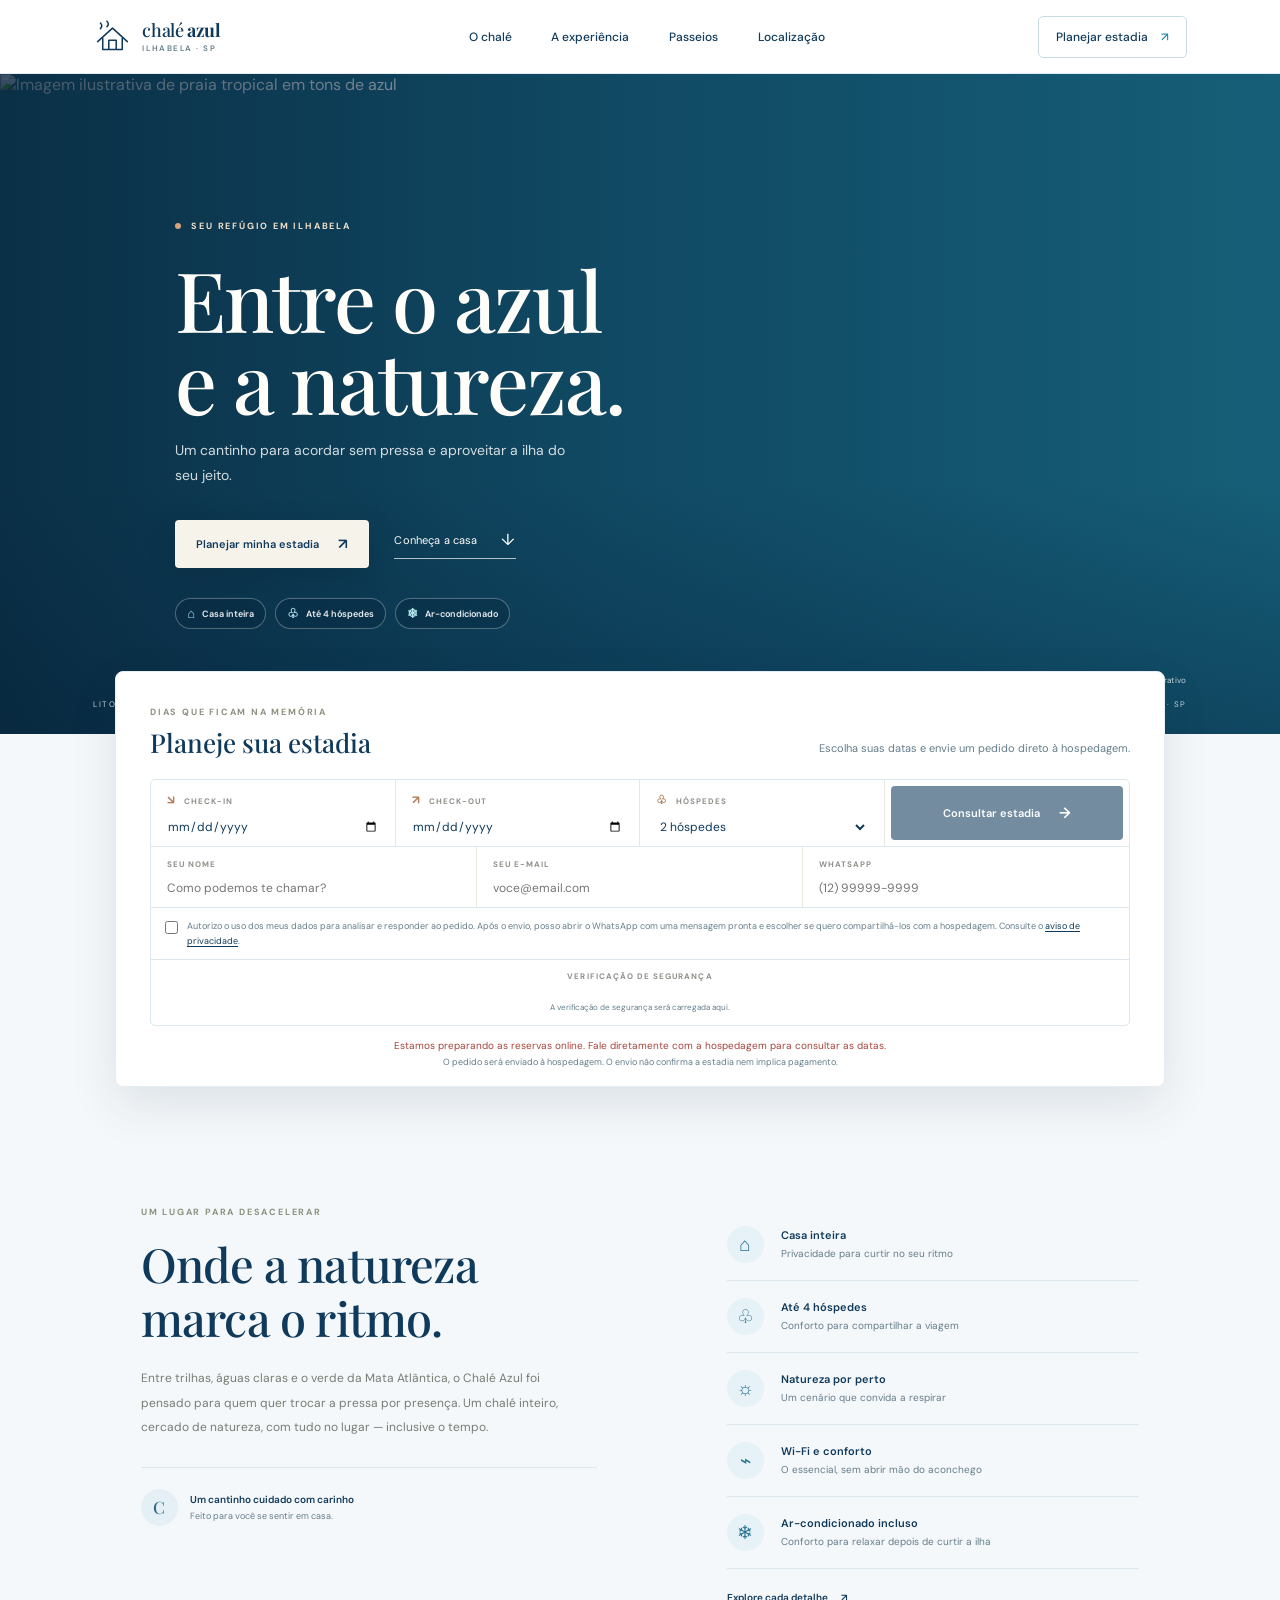
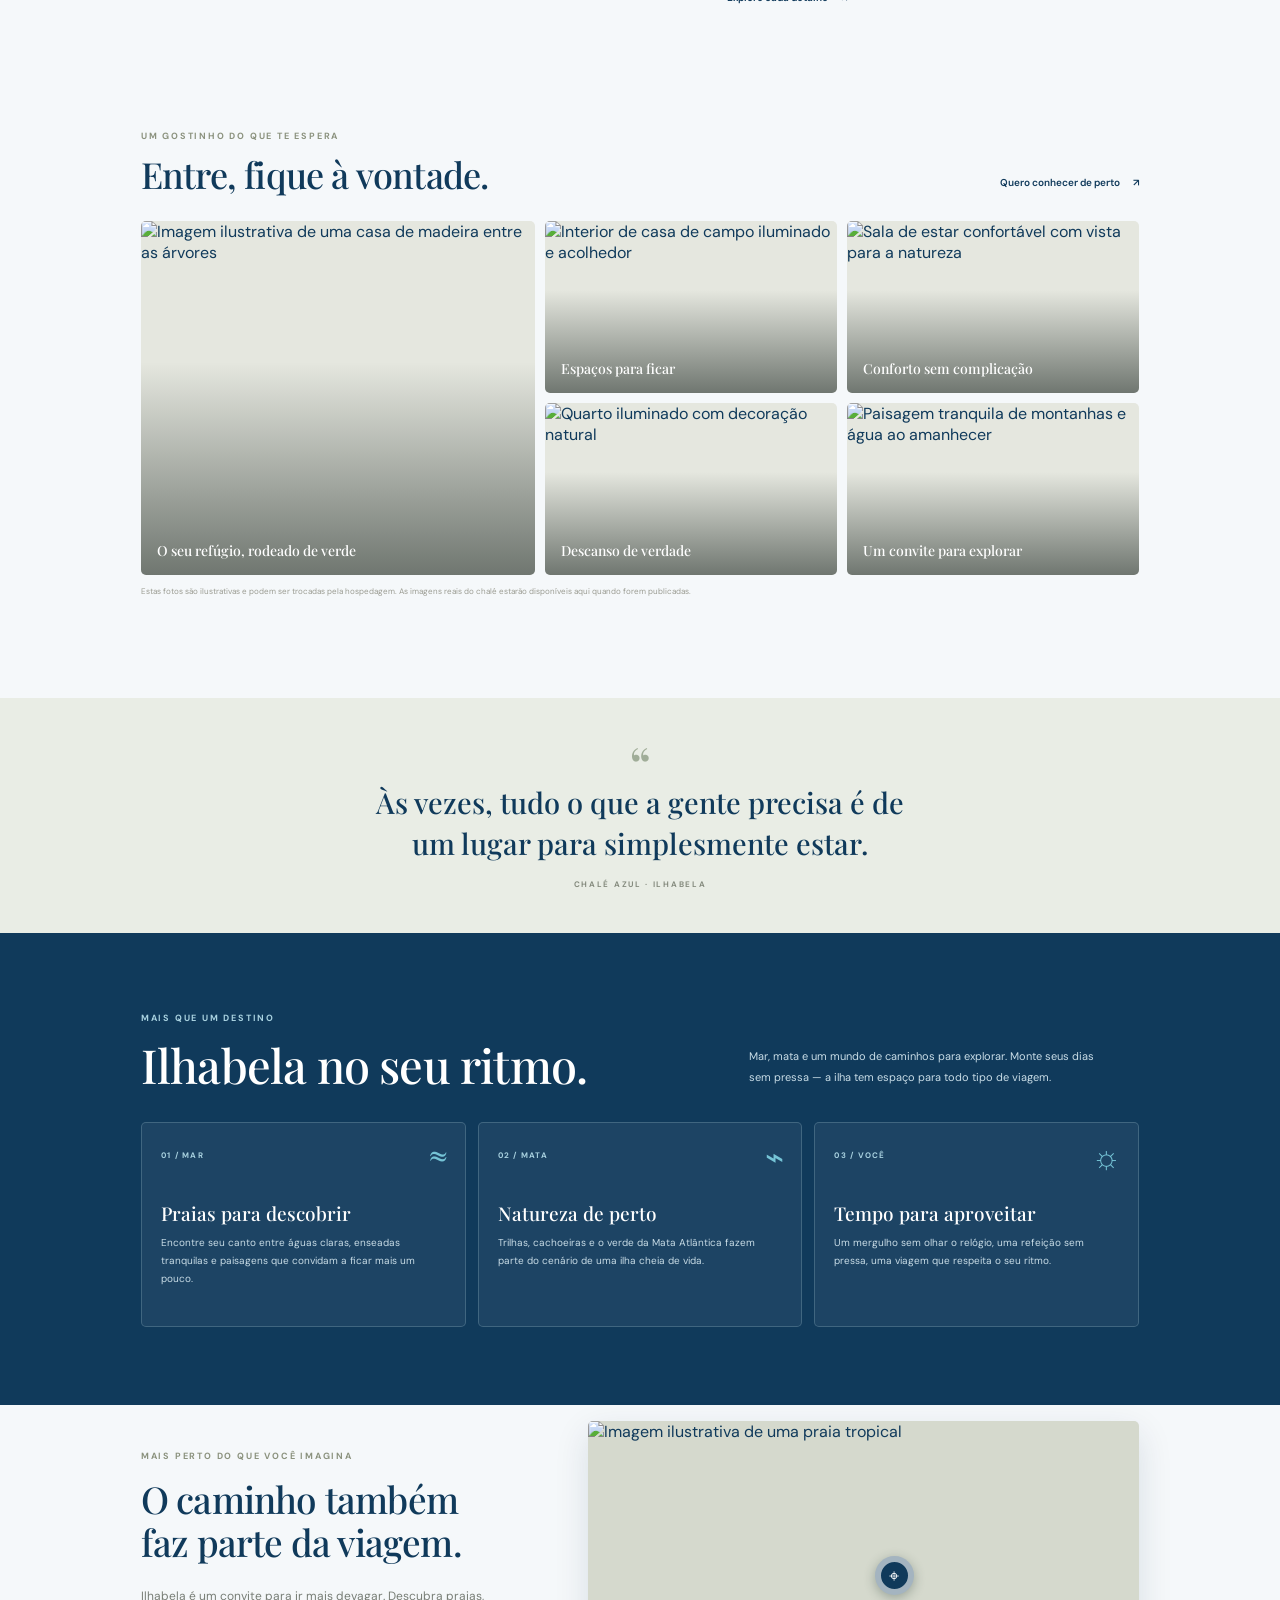
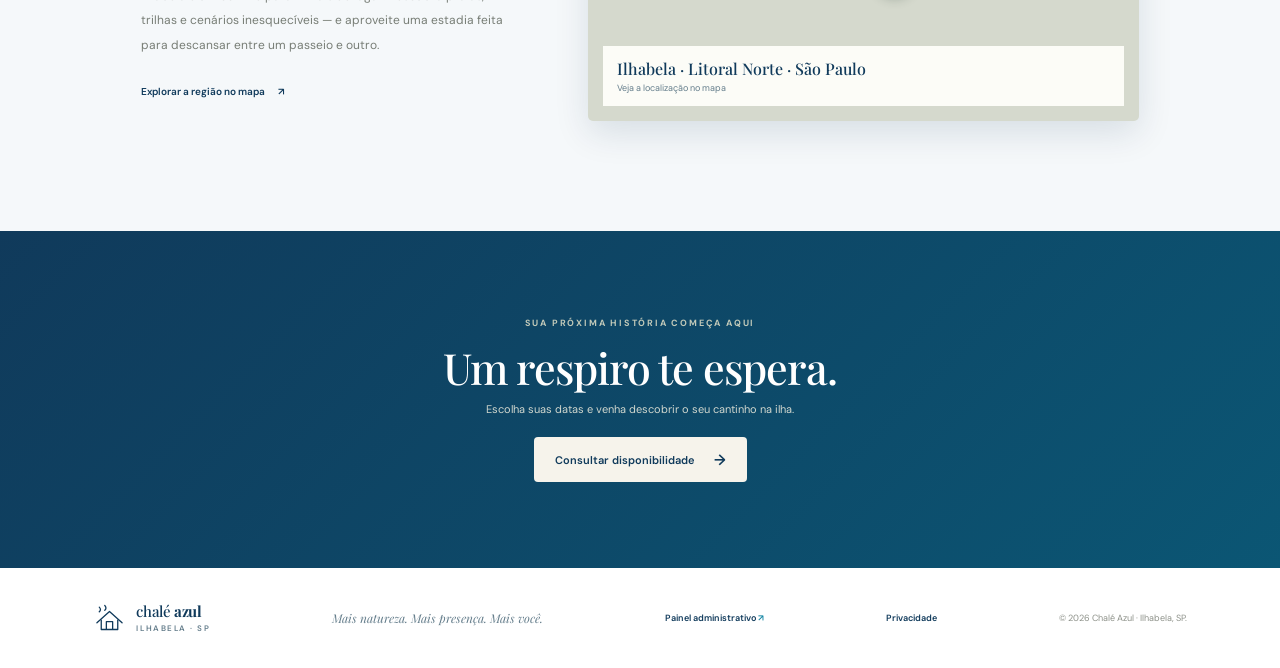
==== commit 80d34eaf: "Use WhatsApp click-to-chat for reservations Co-authored-by: Copilot <223556219+Copilot@users.noreply" ====
--- a/index.html
+++ b/index.html
@@ -8,6 +8,7 @@
       content="Reserve seu chalé em Ilhabela: curta o mar, a Mata Atlântica e uma estadia especial no litoral norte de São Paulo."
     />
     <meta name="theme-color" content="#103a5b" />
+    <link rel="icon" type="image/svg+xml" href="favicon.svg" />
     <title>Chalé Azul — seu refúgio em Ilhabela</title>
     <link rel="preconnect" href="https://fonts.googleapis.com" />
     <link rel="preconnect" href="https://fonts.gstatic.com" crossorigin />
@@ -116,7 +117,7 @@
             </div>
             <label class="booking-consent">
               <input id="privacy-consent" name="privacyConsent" type="checkbox" required />
-              <span>Autorizo o uso dos meus dados para analisar o pedido e o envio do meu nome, WhatsApp, datas, hóspedes e valor estimado ao proprietário via WhatsApp/Meta. Consulte o <a href="privacidade.html" target="_blank" rel="noreferrer">aviso de privacidade</a>.</span>
+              <span>Autorizo o uso dos meus dados para analisar e responder ao pedido. Após o envio, posso abrir o WhatsApp com uma mensagem pronta e escolher se quero compartilhá-los com a hospedagem. Consulte o <a href="privacidade.html" target="_blank" rel="noreferrer">aviso de privacidade</a>.</span>
             </label>
             <div class="booking-security" id="booking-security">
               <span class="field-label">VERIFICAÇÃO DE SEGURANÇA</span>
@@ -254,7 +255,8 @@
       <span class="eyebrow">QUE BOM TER VOCÊ POR AQUI</span>
       <h2 id="confirmation-title">Pedido de reserva recebido!</h2>
       <p id="confirmation-message"></p>
-      <p class="confirmation-note">O pedido foi enviado pelo sistema online. A hospedagem precisará confirmar a disponibilidade; o envio não realiza pagamento.</p>
+      <p class="confirmation-note">Seu pedido está salvo no site. Se quiser, abra o WhatsApp com a mensagem preparada e toque em Enviar. A hospedagem ainda precisa confirmar a disponibilidade; não há cobrança nesta etapa.</p>
+      <a class="button button-dark confirmation-whatsapp" id="confirmation-whatsapp-link" href="#" target="_blank" rel="noopener noreferrer" hidden>Continuar pelo WhatsApp <span aria-hidden="true">↗</span></a>
       <button class="button button-dark dialog-done" type="button">Voltar para o site <span aria-hidden="true">→</span></button>
     </dialog>
     <div class="dialog-backdrop"></div>
--- a/styles.css
+++ b/styles.css
@@ -203,7 +203,9 @@
 .confirmation-dialog h2 { margin: 12px 0; font: 500 30px/1.2 var(--serif); }
 .confirmation-dialog > p { color: var(--muted); font-size: 12px; line-height: 1.8; }
 .confirmation-dialog .confirmation-note { margin: 18px 0 22px; padding: 12px; background: #f3f1e9; font-size: 10px; }
-.dialog-done { width: 100%; }
+.confirmation-whatsapp, .dialog-done { width: 100%; }
+.confirmation-whatsapp[hidden] { display: none; }
+.dialog-done { margin-top: 9px; }
 
 @media (min-width: 1500px) {
   .hero-content { left: calc((100% - 1090px) / 2); }
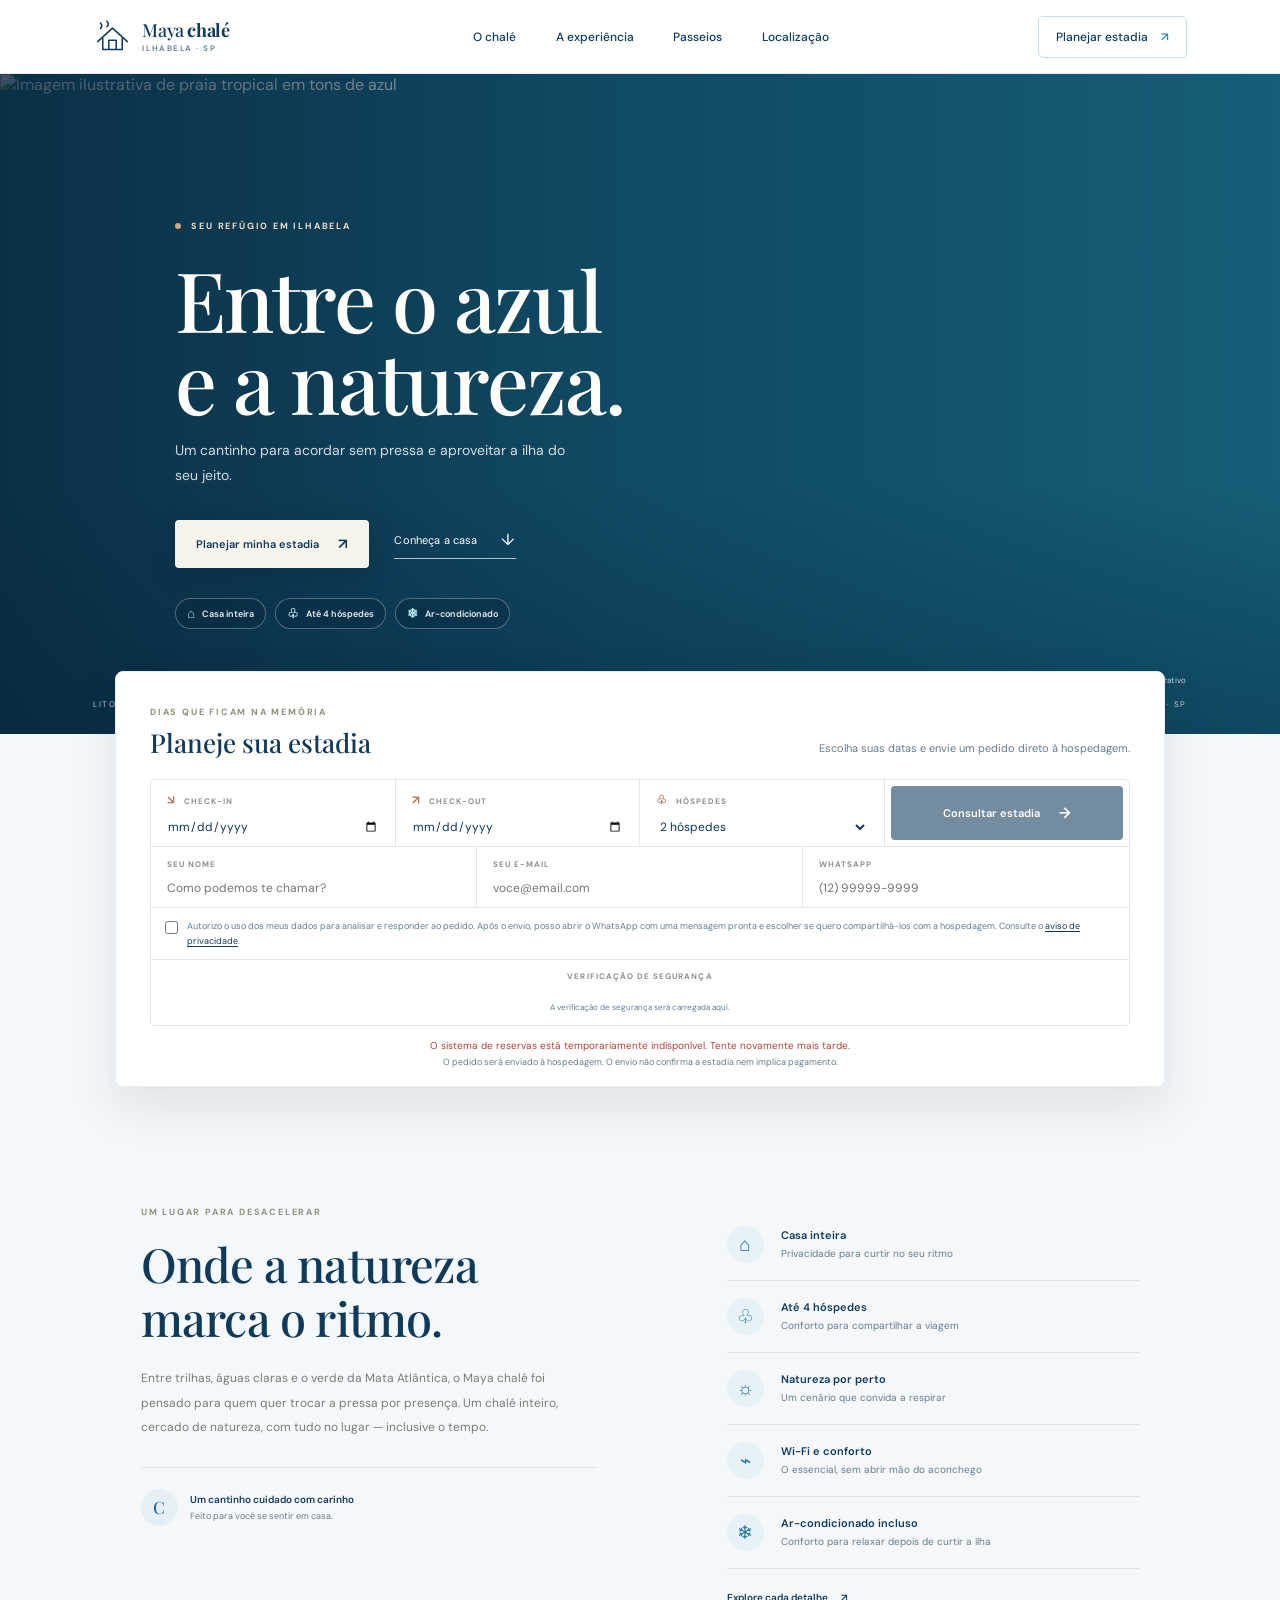
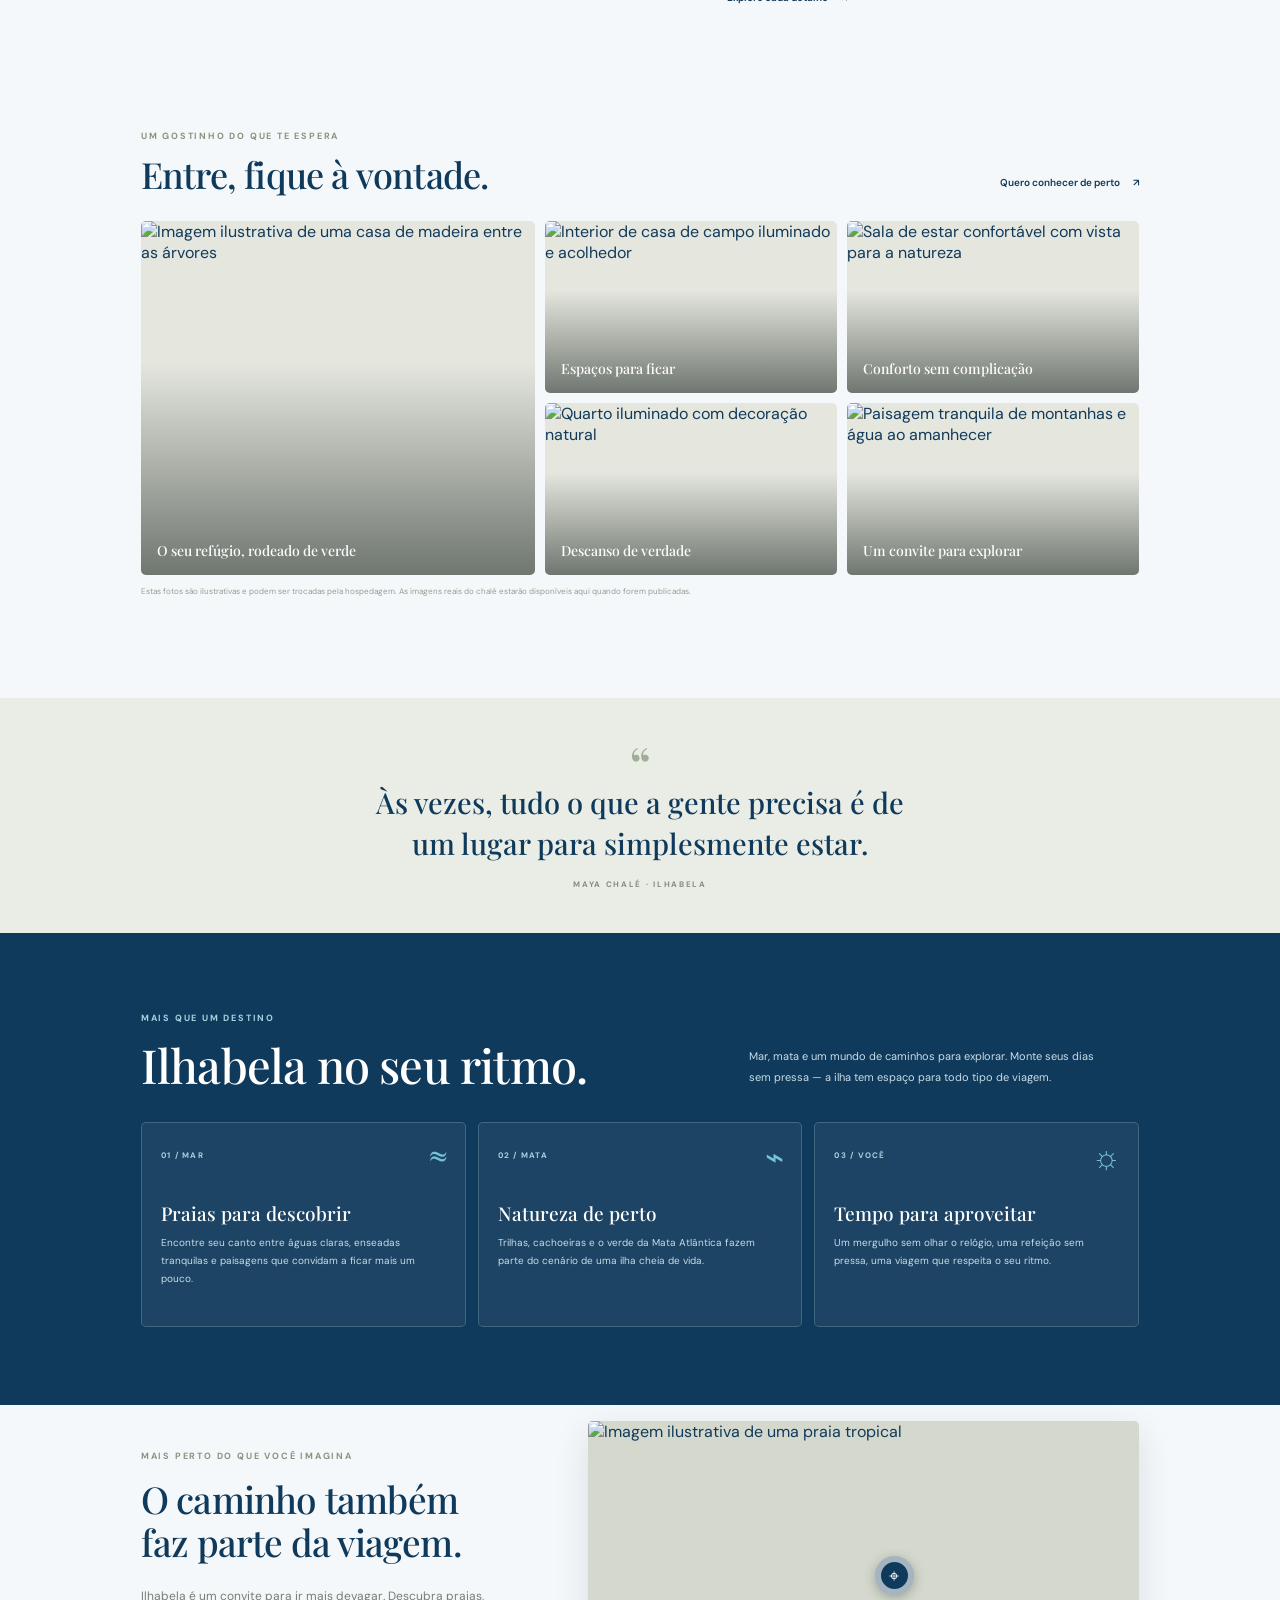
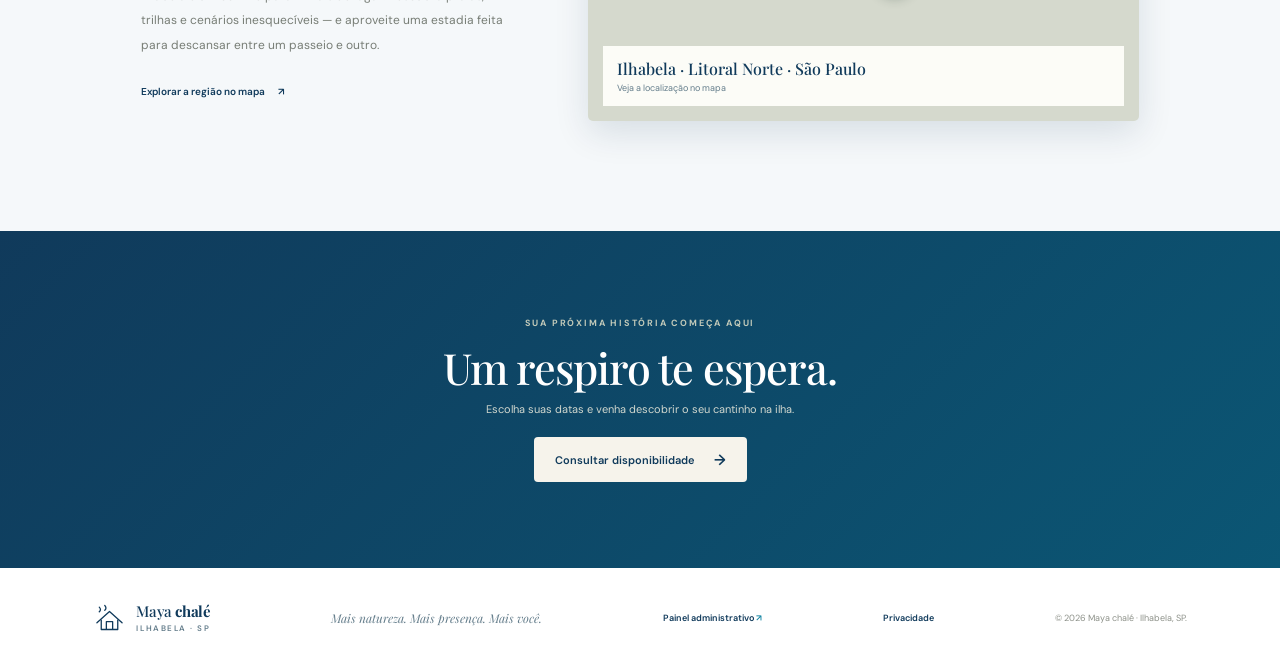
==== commit 983cde2d: "Rename chalé to Maya chalé Co-authored-by: Copilot <223556219+Copilot@users.noreply.github.com>" ====
--- a/index.html
+++ b/index.html
@@ -9,7 +9,7 @@
     />
     <meta name="theme-color" content="#103a5b" />
     <link rel="icon" type="image/svg+xml" href="favicon.svg" />
-    <title>Chalé Azul — seu refúgio em Ilhabela</title>
+    <title>Maya chalé — seu refúgio em Ilhabela</title>
     <link rel="preconnect" href="https://fonts.googleapis.com" />
     <link rel="preconnect" href="https://fonts.gstatic.com" crossorigin />
     <link
@@ -23,7 +23,7 @@
   </head>
   <body>
     <header class="site-header">
-      <a class="brand" href="#" aria-label="Chalé Azul, início">
+      <a class="brand" href="#" aria-label="Maya chalé, início">
         <span class="brand-mark" aria-hidden="true">
           <svg viewBox="0 0 42 42" fill="none">
             <path d="M5 26.5 21 12l16 14.5" />
@@ -31,7 +31,7 @@
             <path d="M8 12.5c2-2 2-4 0-6m7 4c2-2 2-4 0-6" />
           </svg>
         </span>
-        <span class="brand-name">chalé <b>azul</b><small>ILHABELA · SP</small></span>
+        <span class="brand-name">Maya <b>chalé</b><small>ILHABELA · SP</small></span>
       </a>
       <nav class="main-nav" id="main-nav" aria-label="Navegação principal">
         <a href="#acomodacoes">O chalé</a>
@@ -141,7 +141,7 @@
           <span class="eyebrow">UM LUGAR PARA DESACELERAR</span>
           <h2>Onde a natureza<br />marca o ritmo.</h2>
           <p class="intro-description" id="property-description">
-            Entre trilhas, águas claras e o verde da Mata Atlântica, o Chalé Azul foi pensado
+            Entre trilhas, águas claras e o verde da Mata Atlântica, o Maya chalé foi pensado
             para quem quer trocar a pressa por presença. Um chalé inteiro, cercado de natureza,
             com tudo no lugar — inclusive o tempo.
           </p>
@@ -194,7 +194,7 @@
       <section class="quote-band" aria-label="Uma pausa especial">
         <span class="quote-mark" aria-hidden="true">“</span>
         <p>Às vezes, tudo o que a gente precisa é de um lugar para simplesmente estar.</p>
-        <span class="quote-credit">CHALÉ AZUL · ILHABELA</span>
+        <span class="quote-credit">MAYA CHALÉ · ILHABELA</span>
       </section>
 
       <section class="island-section" id="passeios">
@@ -235,16 +235,16 @@
     </main>
 
     <footer class="site-footer">
-      <a class="brand footer-brand" href="#" aria-label="Chalé Azul, início">
+      <a class="brand footer-brand" href="#" aria-label="Maya chalé, início">
         <span class="brand-mark" aria-hidden="true">
           <svg viewBox="0 0 42 42" fill="none"><path d="M5 26.5 21 12l16 14.5" /><path d="M10.5 23v12h21V23M17 35V25h8v10" /><path d="M8 12.5c2-2 2-4 0-6m7 4c2-2 2-4 0-6" /></svg>
         </span>
-        <span class="brand-name">chalé <b>azul</b><small>ILHABELA · SP</small></span>
+        <span class="brand-name">Maya <b>chalé</b><small>ILHABELA · SP</small></span>
       </a>
       <p>Mais natureza. Mais presença. Mais você.</p>
       <a class="footer-admin-link" href="admin.html">Painel administrativo <span aria-hidden="true">↗</span></a>
       <a class="footer-admin-link" href="privacidade.html">Privacidade</a>
-      <span class="footer-copy">© <span id="current-year"></span> Chalé Azul · Ilhabela, SP.</span>
+      <span class="footer-copy">© <span id="current-year"></span> Maya chalé · Ilhabela, SP.</span>
     </footer>
 
     <a class="mobile-booking-cta" href="#reservas">Planejar estadia <span aria-hidden="true">↗</span></a>
